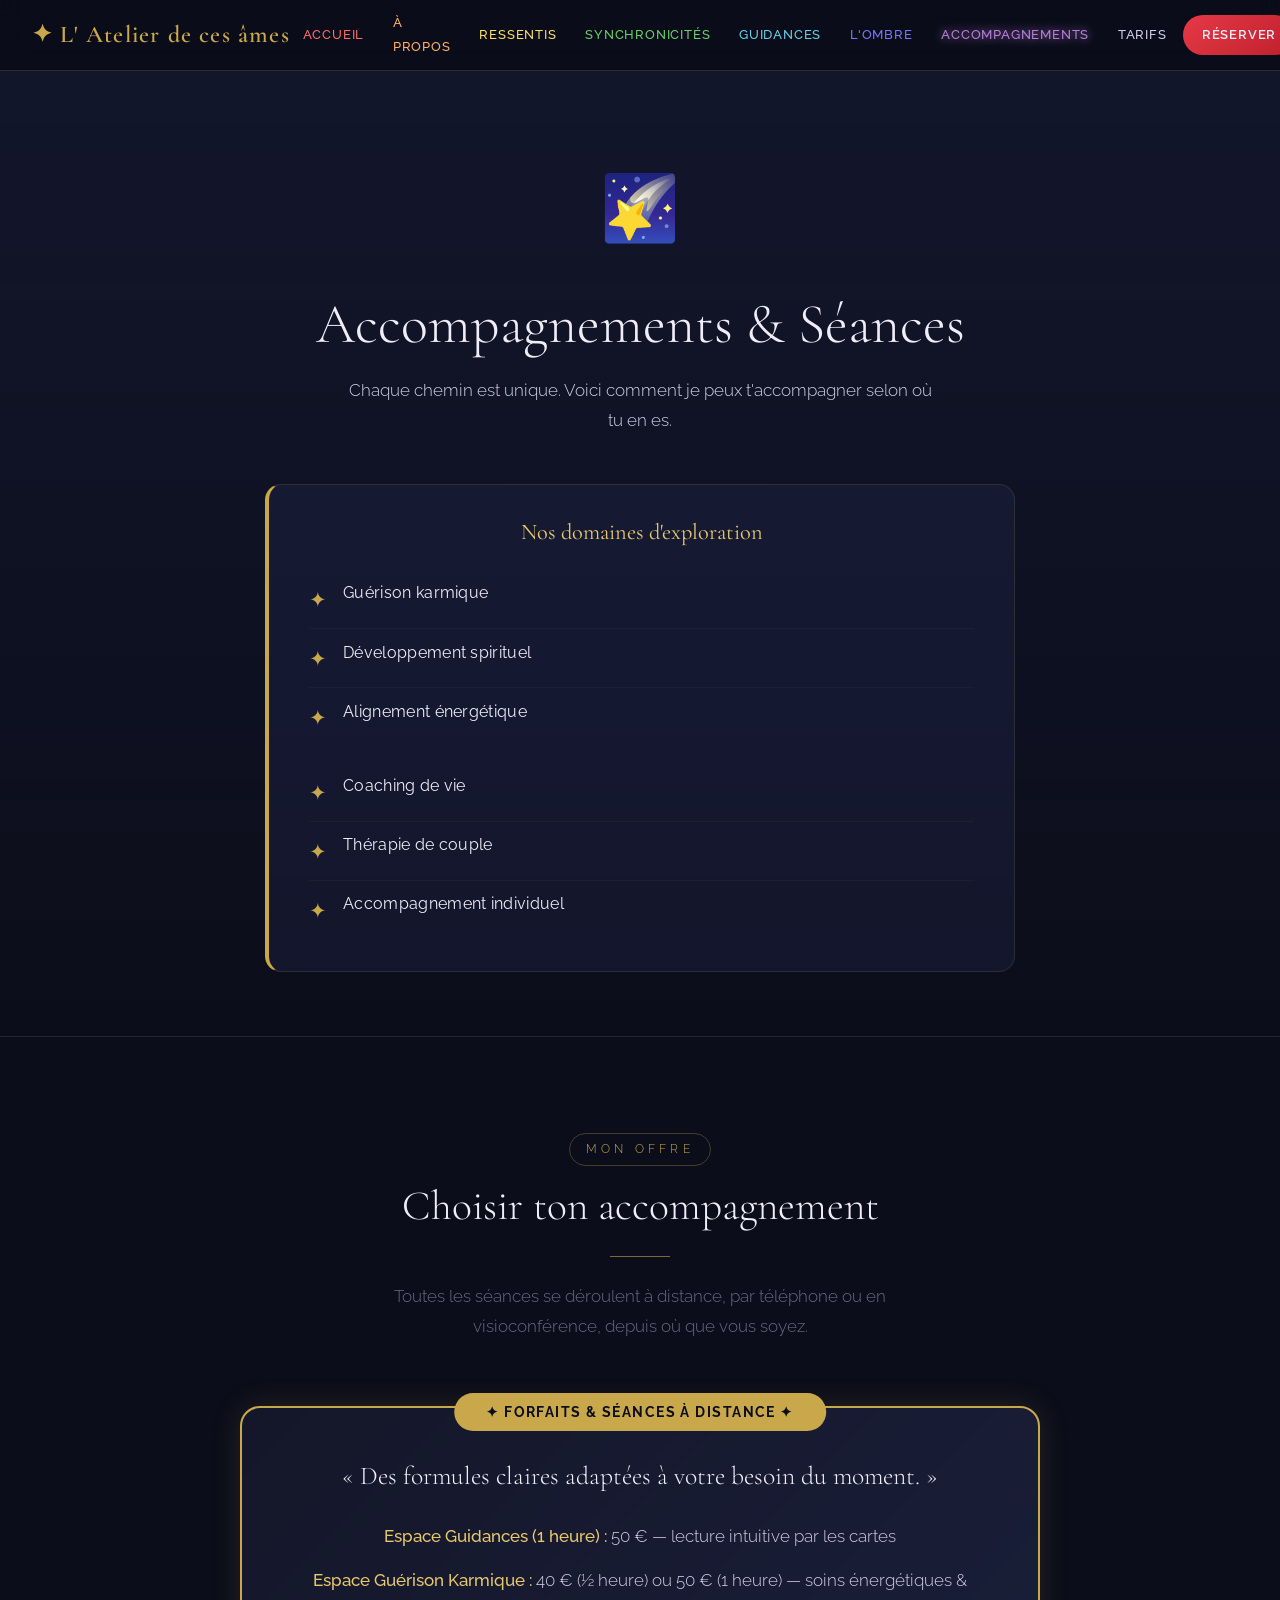
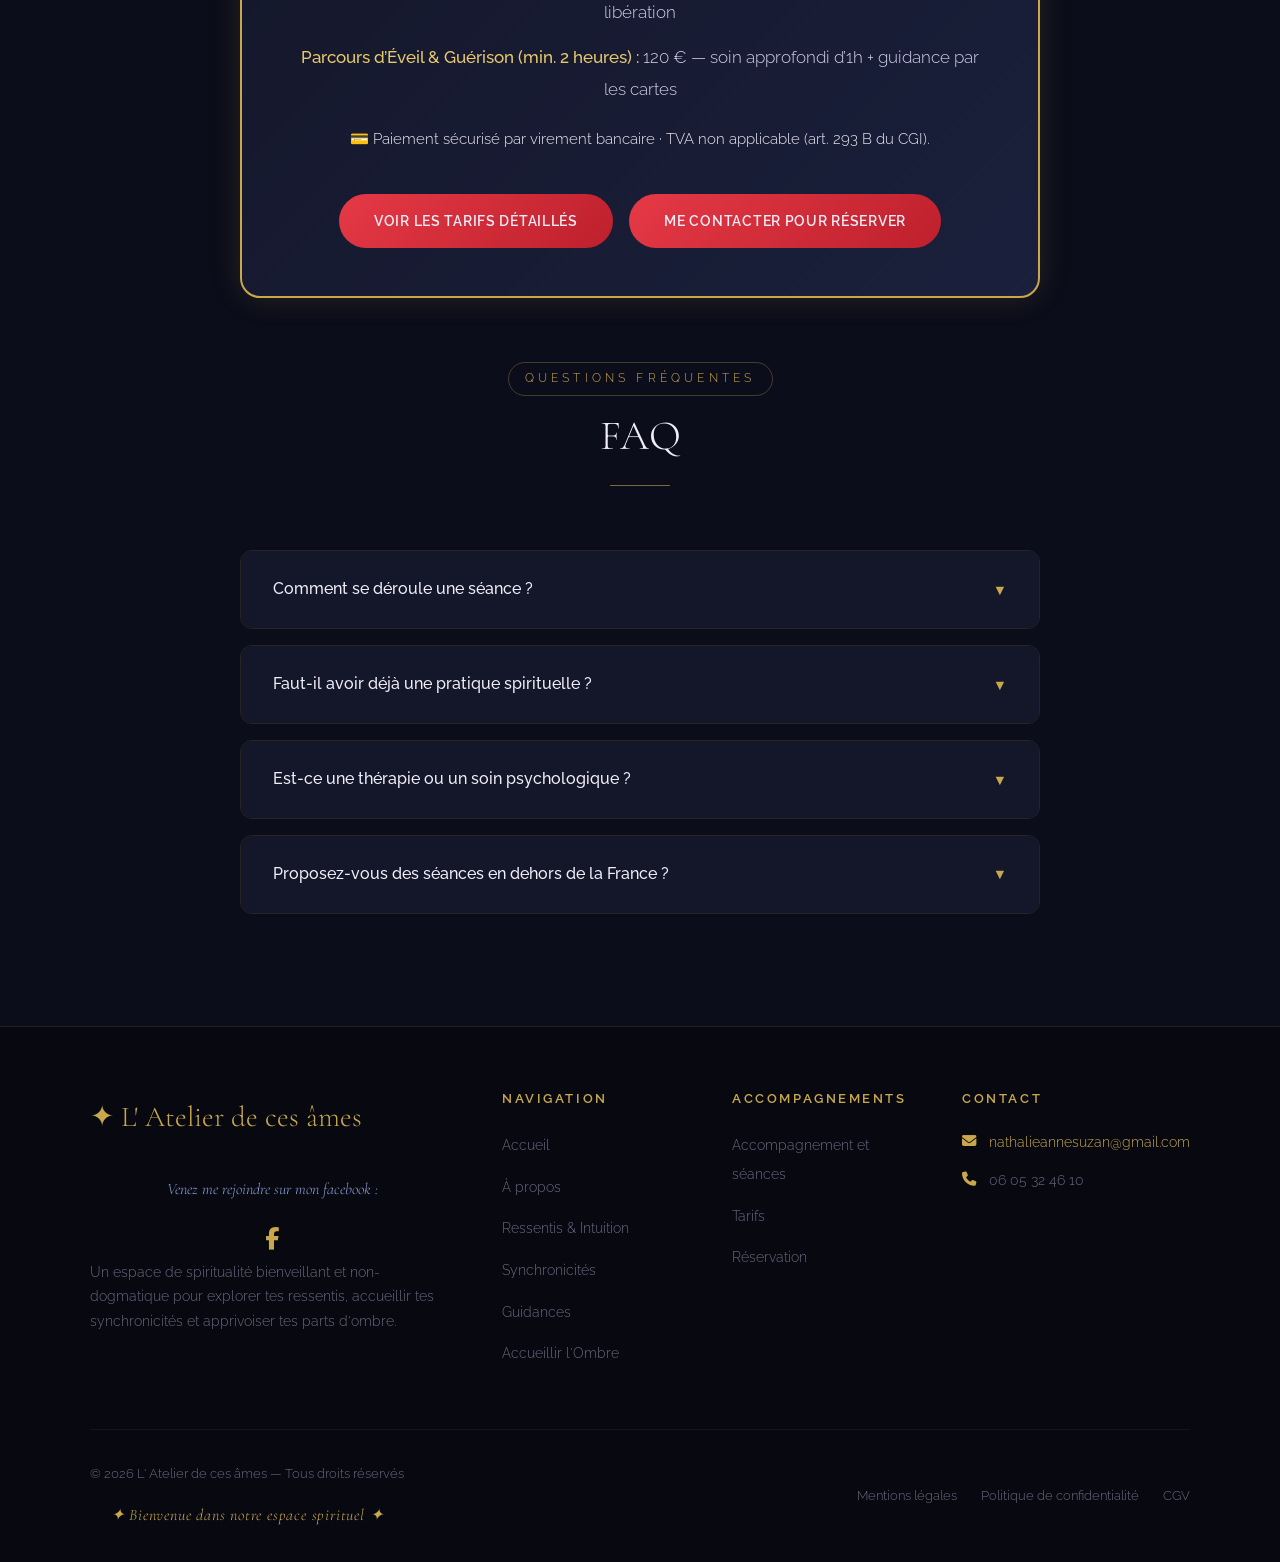
==== accompagnements.html @ de960a17 "Mise en ligne initiale" ====
<!DOCTYPE html>
<html lang="fr">
<head>
  <meta charset="UTF-8">
  <meta name="viewport" content="width=device-width, initial-scale=1.0">
  <title>Soins Énergétiques & Libération Karmique — L'Atelier de ces Âmes</title>
  <meta name="description" content="Séances de libération karmique et soins énergétiques avec Nathalie Anne Suzan (Var et à distance). Dénouer les blocages, retrouver l'harmonie et votre souveraineté.">
  <meta name="keywords" content="soins énergétiques, libération karmique, guérison karmique, dénouer blocages, accompagnement spirituel, Nathalie Anne Suzan, Var, consultation à distance">
  <link rel="canonical" href="https://latelierdecesames.fr/accompagnements.html">

  <!-- Open Graph / Réseaux Sociaux -->
  <meta property="og:title" content="Soins Énergétiques & Libération Karmique — L'Atelier de ces Âmes">
  <meta property="og:description" content="Découvrez les séances d'accompagnement spirituel et de libération karmique pour dénouer vos blocages profonds.">
  <meta property="og:type" content="website">
  <meta property="og:url" content="https://latelierdecesames.fr/accompagnements.html">
  <meta property="og:image" content="https://latelierdecesames.fr/images/mes_amours.jpg">
  
  <!-- Favicon principal & multi-supports -->
  <link rel="icon" type="image/png" href="favicon.png">
  <link rel="icon" type="image/x-icon" href="favicon.ico">
  <link rel="apple-touch-icon" href="apple-touch-icon.png">

  <meta name="robots" content="index, follow">
  <link rel="preconnect" href="https://fonts.googleapis.com">
  <link rel="preconnect" href="https://fonts.gstatic.com" crossorigin>
  <link rel="preconnect" href="https://cdnjs.cloudflare.com">
  <link rel="preload" as="style" href="https://fonts.googleapis.com/css2?family=Cormorant+Garamond:ital,wght@0,300;0,400;0,600;1,300;1,400&family=Raleway:wght@300;400;500;600&display=swap">
  <link rel="stylesheet" href="https://fonts.googleapis.com/css2?family=Cormorant+Garamond:ital,wght@0,300;0,400;0,600;1,300;1,400&family=Raleway:wght@300;400;500;600&display=swap" media="print" onload="this.media='all'">
  <noscript>
    <link rel="stylesheet" href="https://fonts.googleapis.com/css2?family=Cormorant+Garamond:ital,wght@0,300;0,400;0,600;1,300;1,400&family=Raleway:wght@300;400;500;600&display=swap">
  </noscript>
  <link rel="stylesheet" href="https://cdnjs.cloudflare.com/ajax/libs/font-awesome/6.5.0/css/all.min.css" media="print" onload="this.media='all'">
  <noscript>
    <link rel="stylesheet" href="https://cdnjs.cloudflare.com/ajax/libs/font-awesome/6.5.0/css/all.min.css">
  </noscript>
  <link rel="stylesheet" href="style.css">

  <style>
:root {
  --nuit:#0b0d1a;--cosmos:#141729;--indigo:#3d4a8a;--lavande:#8b9fd4;
  --or:#c9a84c;--or-clair:#e8c96d;--texte:#d4cfe8;--texte-clair:#f0edf8;
  --gris-doux:#6b6880;--rayon:rgba(201,168,76,0.08);
}
.footer-socials { margin-top: 2rem; text-align: center; }
.footer-socials p { font-family: 'Cormorant Garamond', serif; font-style: italic; color: var(--lavande); margin-bottom: 1rem; }
.social-icons { display: flex; justify-content: center; gap: 1.5rem; }
.social-icons a { color: var(--or); font-size: 1.4rem; transition: all 0.3s ease; text-decoration: none; }
.social-icons a:hover { color: var(--or-clair); transform: translateY(-3px); text-shadow: 0 0 8px rgba(232, 201, 109, 0.6); }

*{margin:0;padding:0;box-sizing:border-box;}
html{scroll-behavior:smooth;}
body{font-family:'Raleway',sans-serif;background-color:var(--nuit);line-height:1.8;font-weight:300;overflow-x:hidden;}

h1,h2,h3,h4{font-family:'Cormorant Garamond',serif;line-height:1.25;}
h1{font-size:clamp(2.2rem,5vw,3.5rem);font-weight:300;color:var(--texte-clair);margin-bottom:1rem;}
h2{font-size:clamp(2rem,3.5vw,2.6rem);font-weight:300;color:var(--texte-clair);margin-bottom:1rem;line-height:1.2;}
h3{font-size:1.4rem;font-weight:400;color:var(--or-clair);margin-bottom:1rem;line-height:1.3;}
h4{font-size:1.25rem;font-weight:400;color:var(--or);margin-bottom:1rem;line-height:1.3;}

nav{position:fixed;top:0;left:0;width:100%;z-index:1000;background:rgba(11,13,26,0.92);backdrop-filter:blur(12px);border-bottom:1px solid rgba(201,168,76,0.2);padding:0 2rem;}
.nav-inner{max-width:1300px;margin:0 auto;display:flex;align-items:center;justify-content:space-between;height:70px;}
.nav-logo{font-family:'Cormorant Garamond',serif;font-size:clamp(1.05rem,4vw,1.5rem);font-weight:600;color:var(--or);letter-spacing:0.05em;text-decoration:none;white-space:nowrap;}
.nav-links{display:flex;list-style:none;gap:0.2rem;align-items:center;}
.nav-links li:nth-child(1) a { --chakra-color: #ff6b6b; --chakra-bg: rgba(255, 107, 107, 0.15); }
.nav-links li:nth-child(2) a { --chakra-color: #ffb067; --chakra-bg: rgba(255, 176, 103, 0.15); }
.nav-links li:nth-child(3) a { --chakra-color: #fae06b; --chakra-bg: rgba(250, 224, 107, 0.15); }
.nav-links li:nth-child(4) a { --chakra-color: #6bcf6b; --chakra-bg: rgba(107, 207, 107, 0.15); }
.nav-links li:nth-child(5) a { --chakra-color: #6bcfe6; --chakra-bg: rgba(107, 207, 230, 0.15); }
.nav-links li:nth-child(6) a { --chakra-color: #8073ff; --chakra-bg: rgba(128, 115, 255, 0.15); }
.nav-links li:nth-child(7) a { --chakra-color: #c98ced; --chakra-bg: rgba(201, 140, 237, 0.15); }
.nav-links a{display:block;padding:0.5rem 0.8rem;color:var(--chakra-color, var(--texte));text-decoration:none;font-size:0.82rem;font-weight:500;letter-spacing:0.06em;text-transform:uppercase;border-radius:4px;transition:all 0.3s ease;cursor:pointer;}
.nav-links a.active{text-shadow:0 0 10px var(--chakra-color, var(--or));opacity:0.9;}
.nav-links a:hover{background:var(--chakra-bg, var(--rayon));transform:translateY(-1px);}
.nav-cta{background:linear-gradient(135deg,#e63946,#bd202c);color:var(--texte-clair)!important;font-weight:600!important;border-radius:25px!important;padding:0.5rem 1.2rem!important;text-shadow:none!important;transform:none!important;}
.nav-cta:hover{transform:translateY(-2px)!important;box-shadow:0 5px 15px rgba(230,57,70,0.3);}
.hamburger{display:none;flex-direction:column;gap:5px;cursor:pointer;background:none;border:none;padding:5px;}
.hamburger span{width:25px;height:2px;background:var(--or);border-radius:2px;transition:0.3s;}

.page-section{padding-top:70px;min-height:100vh;}
.btn-primary{display:inline-block;padding:0.9rem 2.2rem;background:linear-gradient(135deg,#e63946,#bd202c);color:var(--texte-clair);text-decoration:none;border-radius:50px;font-weight:600;font-size:0.9rem;letter-spacing:0.05em;cursor:pointer;border:none;transition:all 0.3s ease;text-transform:uppercase;font-family:'Raleway',sans-serif;}
.btn-primary:hover{transform:translateY(-3px);box-shadow:0 15px 35px rgba(230,57,70,0.4);}

.section{padding:6rem 2rem;}
.section-alt{background:var(--cosmos);}
.container{max-width:1100px;margin:0 auto;}
.section-header{text-align:center;margin-bottom:4rem;}
.section-label{display:inline-block;font-size:0.75rem;letter-spacing:0.35em;text-transform:uppercase;color:var(--or);margin-bottom:1rem;padding:0.3rem 1rem;border:1px solid rgba(201,168,76,0.3);border-radius:20px;}
.section-title{font-family:'Cormorant Garamond',serif;font-size:clamp(2rem,3.5vw,2.6rem);font-weight:300;color:var(--texte-clair);margin-bottom:1rem;line-height:1.2;}
.section-subtitle{font-size:1.05rem;color:var(--gris-doux);max-width:600px;margin:0 auto;font-weight:300;}
.divider{width:60px;height:1px;background:var(--or);margin:1.5rem auto;opacity:0.6;}
.grid-2{display:grid;grid-template-columns:repeat(auto-fit,minmax(400px,1fr));gap:2.5rem;align-items:start;}

.page-hero{padding:5rem 2rem 4rem;text-align:center;background:linear-gradient(180deg,rgba(61,74,138,0.15) 0%,transparent 100%);border-bottom:1px solid rgba(201,168,76,0.1);}
.page-hero-icon{font-size:4rem;display:block;margin-bottom:1.5rem;}
.page-hero h1{font-family:'Cormorant Garamond',serif;font-size:clamp(2.2rem,5vw,3.5rem);color:var(--texte-clair);font-weight:300;margin-bottom:1rem;}
.page-hero p{max-width:600px;margin:0 auto;color:var(--texte);font-size:1.05rem;}

.icon-list{list-style:none;}
.icon-list li{display:flex;gap:1rem;align-items:flex-start;padding:1rem 0;border-bottom:1px solid rgba(201,168,76,0.08);color:var(--texte);}
.icon-list li .icon{font-size:1.3rem;flex-shrink:0;margin-top:0.1rem;}

.pricing-card{background:var(--cosmos);border:1px solid rgba(201,168,76,0.2);border-radius:20px;padding:3rem 2.5rem;text-align:center;transition:all 0.4s;position:relative;}
.pricing-card.featured{border-color:var(--or);background:linear-gradient(135deg,var(--cosmos),rgba(61,74,138,0.3));}
.pricing-badge{position:absolute;top:-15px;left:50%;transform:translateX(-50%);background:var(--or);color:var(--nuit);font-size:0.75rem;font-weight:700;text-transform:uppercase;letter-spacing:0.1em;padding:0.3rem 1.5rem;border-radius:20px;}

.accordion-item{border:1px solid rgba(201,168,76,0.15);border-radius:12px;margin-bottom:1rem;overflow:hidden;}
.accordion-header{padding:1.5rem 2rem;cursor:pointer;display:flex;justify-content:space-between;align-items:center;background:var(--cosmos);color:var(--texte-clair);font-weight:500;transition:background 0.3s;}
.accordion-header:hover{background:rgba(201,168,76,0.08);}
.accordion-arrow{color:var(--or);transition:transform 0.3s;font-size:0.9rem;}
.accordion-item.open .accordion-arrow{transform:rotate(180deg);}
.accordion-body{max-height:0;overflow:hidden;transition:max-height 0.4s ease,padding 0.4s ease;background:rgba(20,23,41,0.5);padding:0 2rem;color:var(--texte);font-size:0.95rem;line-height:1.8;}
.accordion-item.open .accordion-body{max-height:500px;padding:1.5rem 2rem;}
.mt-3{margin-top:3rem;}

/* --- Footer --- */
footer{background:#070810;border-top:1px solid rgba(201,168,76,0.15);padding:4rem 2rem 2rem;}
.footer-grid{max-width:1100px;margin:0 auto 3rem;display:grid;grid-template-columns:2fr 1fr 1fr 1fr;gap:3rem;}
.footer-logo{font-family:'Cormorant Garamond',serif;font-size:1.8rem;color:var(--or);margin-bottom:1rem;display:block;}
.footer-desc{color:var(--gris-doux);font-size:0.9rem;line-height:1.7;margin-bottom:1.5rem;}
.social-links{display:flex;gap:1rem;}
.social-links a{width:38px;height:38px;display:flex;align-items:center;justify-content:center;background:rgba(201,168,76,0.1);border:1px solid rgba(201,168,76,0.2);border-radius:50%;color:var(--or);text-decoration:none;font-size:0.9rem;transition:all 0.3s;}
.social-links a:hover{background:var(--or);color:var(--nuit);}
.footer-col h4{font-family:'Raleway',sans-serif;font-size:0.8rem;font-weight:600;letter-spacing:0.2em;text-transform:uppercase;color:var(--or);margin-bottom:1.5rem;}
.footer-col ul{list-style:none;}
.footer-col ul li{margin-bottom:0.8rem;}
.footer-col ul li a{color:var(--gris-doux);text-decoration:none;font-size:0.9rem;transition:color 0.3s;cursor:pointer;}
.footer-col ul li a:hover{color:var(--or-clair);}
.footer-info{display:flex;align-items:flex-start;gap:0.8rem;color:var(--gris-doux);font-size:0.9rem;margin-bottom:1rem;line-height:1.5;}
.footer-info i{color:var(--or);font-size:0.9rem;margin-top:0.2rem;flex-shrink:0;}
.footer-info a { color: #c9a84c; text-decoration: none; }
.footer-bottom{max-width:1100px;margin:0 auto;padding-top:2rem;border-top:1px solid rgba(201,168,76,0.08);display:flex;justify-content:space-between;align-items:center;flex-wrap:wrap;gap:1rem;}
.footer-bottom p{color:var(--gris-doux);font-size:0.8rem;}
.footer-legal{display:flex;gap:1.5rem;}
.footer-legal a{color:var(--gris-doux);text-decoration:none;font-size:0.8rem;transition:color 0.3s;}
.footer-legal a:hover{color:var(--or);}
.visitor-counter { color: var(--or); font-size: 1rem; margin-top: 1rem; font-family: 'Cormorant Garamond', serif; font-style: italic; letter-spacing: 0.05em; text-align: center; }
.visitor-counter span { color: var(--or-clair); font-weight: 600; font-family: 'Raleway', sans-serif; font-style: normal; margin: 0 3px; }

@media(max-width:1024px){
  .footer-grid{grid-template-columns:1fr 1fr;}
  .hamburger{display:flex;}
  .nav-links{display:none;position:fixed;top:70px;left:0;right:0;background:rgba(11,13,26,0.98);flex-direction:column;padding:2rem;gap:0.5rem;border-bottom:1px solid rgba(201,168,76,0.2);}
  .nav-links.open{display:flex;}
}
@media(max-width:768px){
  .footer-grid{grid-template-columns:1fr;}
  .footer-bottom{flex-direction:column;text-align:center;}
  .section{padding:4rem 1.5rem;}
  .grid-2{grid-template-columns:1fr;}
}
  </style>
  <!-- Google tag (gtag.js) -->
<script async src="https://www.googletagmanager.com/gtag/js?id=G-78YX6P1FXL"></script>
<script>
  window.dataLayer = window.dataLayer || [];
  function gtag(){dataLayer.push(arguments);}
  gtag('js', new Date());

  gtag('config', 'G-78YX6P1FXL');
</script>
</head>
<body>

<nav>
  <div class="nav-inner">
    <a href="index.html" class="nav-logo">✦ L' Atelier de ces âmes</a>
    <button class="hamburger" id="hamburger" onclick="document.getElementById('navLinks').classList.toggle('open')" aria-label="Menu">
      <span></span><span></span><span></span>
    </button>
    <ul class="nav-links" id="navLinks">
      <li><a href="index.html">Accueil</a></li>
      <li><a href="apropos.html">À propos</a></li>
      <li><a href="ressentis.html">Ressentis</a></li>
      <li><a href="synchronicites.html">Synchronicités</a></li>
      <li><a href="guidances.html">Guidances</a></li>
      <li><a href="ombre.html">L'Ombre</a></li>
      <li><a href="accompagnements.html" class="active">Accompagnements</a></li>
      <li><a href="tarifs.html">Tarifs</a></li>
      <li><a href="contact.html" class="nav-cta">Réserver</a></li>
    </ul>
  </div>
</nav>

<!-- PAGE ACCOMPAGNEMENTS -->
<section class="page-section" id="page-accompagnements" style="display:block;">
  <div class="page-hero">
    <span class="page-hero-icon">🌠</span>
    <h1>Accompagnements & Séances</h1>
    <p>Chaque chemin est unique. Voici comment je peux t'accompagner selon où tu en es.</p>
    
    <div style="max-width:750px; margin: 3rem auto 0; text-align:left; background:rgba(61,74,138,0.15); padding:2rem 2.5rem; border-radius:16px; border:1px solid rgba(201,168,76,0.15); border-left:4px solid var(--or);">
      <h3 style="margin-bottom:1.5rem; text-align:center;">Nos domaines d'exploration</h3>
      <div class="grid-2" style="gap:1rem;">
        <ul class="icon-list" style="margin:0;">
          <li style="border-bottom:1px solid rgba(201,168,76,0.05); padding:0.6rem 0;"><span class="icon" style="color:var(--or);">✦</span><div style="color:var(--texte-clair);font-size:1rem;font-weight:400;letter-spacing:0.02em;">Guérison karmique</div></li>
          <li style="border-bottom:1px solid rgba(201,168,76,0.05); padding:0.6rem 0;"><span class="icon" style="color:var(--or);">✦</span><div style="color:var(--texte-clair);font-size:1rem;font-weight:400;letter-spacing:0.02em;">Développement spirituel</div></li>
          <li style="border-bottom:none; padding:0.6rem 0;"><span class="icon" style="color:var(--or);">✦</span><div style="color:var(--texte-clair);font-size:1rem;font-weight:400;letter-spacing:0.02em;">Alignement énergétique</div></li>
        </ul>
        <ul class="icon-list" style="margin:0;">
          <li style="border-bottom:1px solid rgba(201,168,76,0.05); padding:0.6rem 0;"><span class="icon" style="color:var(--or);">✦</span><div style="color:var(--texte-clair);font-size:1rem;font-weight:400;letter-spacing:0.02em;">Coaching de vie</div></li>
          <li style="border-bottom:1px solid rgba(201,168,76,0.05); padding:0.6rem 0;"><span class="icon" style="color:var(--or);">✦</span><div style="color:var(--texte-clair);font-size:1rem;font-weight:400;letter-spacing:0.02em;">Thérapie de couple</div></li>
          <li style="border-bottom:none; padding:0.6rem 0;"><span class="icon" style="color:var(--or);">✦</span><div style="color:var(--texte-clair);font-size:1rem;font-weight:400;letter-spacing:0.02em;">Accompagnement individuel</div></li>
        </ul>
      </div>
    </div>
  </div>

  <section class="section">
    <div class="container">
      <div class="section-header">
        <span class="section-label">Mon offre</span>
        <h2 class="section-title">Choisir ton accompagnement</h2>
        <div class="divider"></div>
        <p class="section-subtitle">Toutes les séances se déroulent à distance, par téléphone ou en visioconférence, depuis où que vous soyez.</p>
      </div>
      
      <div class="pricing-card featured" style="max-width:800px; margin:2rem auto 4rem; padding:3rem; border:2px solid var(--or); box-shadow:0 0 30px rgba(201,168,76,0.15);">
        <span class="pricing-badge" style="font-size:0.9rem; padding:0.4rem 2rem;">✦ Forfaits &amp; Séances à distance ✦</span>
        <div style="font-family:'Cormorant Garamond',serif; font-size:1.6rem; color:var(--texte-clair); line-height:1.6; margin-bottom:1.5rem; text-align:center;">
          « Des formules claires adaptées à votre besoin du moment. »
        </div>
        <div style="color:var(--texte); font-size:1.05rem; line-height:1.9; text-align:center;">
          <p style="margin-bottom:0.8rem;"><strong style="color:var(--or-clair); font-weight:500;">Espace Guidances (1 heure) :</strong> 50 € — lecture intuitive par les cartes</p>
          <p style="margin-bottom:0.8rem;"><strong style="color:var(--or-clair); font-weight:500;">Espace Guérison Karmique :</strong> 40 € (½ heure) ou 50 € (1 heure) — soins énergétiques &amp; libération</p>
          <p style="margin-bottom:1.2rem;"><strong style="color:var(--or-clair); font-weight:500;">Parcours d’Éveil &amp; Guérison (min. 2 heures) :</strong> 120 € — soin approfondi d’1h + guidance par les cartes</p>
          <p style="font-size:0.95rem; color:var(--texte-clair);">💳 Paiement sécurisé par virement bancaire · TVA non applicable (art. 293 B du CGI).</p>
        </div>
        <div style="margin-top:2.5rem; text-align:center; display:flex; gap:1rem; justify-content:center; flex-wrap:wrap;">
          <a href="tarifs.html" class="btn-primary">Voir les tarifs détaillés</a>
          <a href="contact.html" class="btn-primary">Me contacter pour réserver</a>
        </div>
      </div>

      <div class="section-header mt-3">
        <span class="section-label">Questions fréquentes</span>
        <h2 class="section-title">FAQ</h2>
        <div class="divider"></div>
      </div>
      
      <div style="max-width:800px;margin:0 auto;">
        <div class="accordion-item" id="acc1">
          <div class="accordion-header" onclick="toggleAccordion('acc1')">
            <span>Comment se déroule une séance ?</span>
            <span class="accordion-arrow">▼</span>
          </div>
          <div class="accordion-body">
            Chaque séance commence par un temps d'accueil où tu partages ce qui est présent pour toi. Nous explorons ensemble ce qui ressort — par la parole, l'écriture, des exercices ou de la méditation. La séance dure 1h et se termine avec un temps de clôture.
          </div>
        </div>
        
        <div class="accordion-item" id="acc2">
          <div class="accordion-header" onclick="toggleAccordion('acc2')">
            <span>Faut-il avoir déjà une pratique spirituelle ?</span>
            <span class="accordion-arrow">▼</span>
          </div>
          <div class="accordion-body">
            Absolument pas. Que tu sois complètement débutant ou avancé sur ton chemin, l'accompagnement s'adapte à toi. Le seul prérequis est une curiosité sincère et l'envie d'aller vers l'intérieur.
          </div>
        </div>
        
        <div class="accordion-item" id="acc3">
          <div class="accordion-header" onclick="toggleAccordion('acc3')">
            <span>Est-ce une thérapie ou un soin psychologique ?</span>
            <span class="accordion-arrow">▼</span>
          </div>
          <div class="accordion-body">
            Non. L'accompagnement spirituel ne remplace en aucun cas un suivi psychologique ou psychiatrique. Si tu traverses une crise, je t'orienterai vers les professionnels de santé appropriés. Les deux approches peuvent très bien se compléter.
          </div>
        </div>
        
        <div class="accordion-item" id="acc4">
          <div class="accordion-header" onclick="toggleAccordion('acc4')">
            <span>Proposez-vous des séances en dehors de la France ?</span>
            <span class="accordion-arrow">▼</span>
          </div>
          <div class="accordion-body">
            Oui ! Les séances en visioconférence sont accessibles depuis n'importe quel pays francophone. Nous ajustons les horaires en fonction des fuseaux horaires.
          </div>
        </div>
      </div>
    </div>
  </section>
</section>

<footer>
  <div class="footer-grid">
    <div>
      <span class="footer-logo">✦ L' Atelier de ces âmes</span>

      <div class="footer-socials">
        <p>Venez me rejoindre sur mon facebook :</p>
        <div class="social-icons">
          <a href="https://www.facebook.com/var83/" target="_blank" rel="noopener noreferrer" title="Facebook" aria-label="Facebook"><i class="fab fa-facebook-f"></i></a>
        </div>
      </div>

      <p class="footer-desc">
        Un espace de spiritualité bienveillant et non-dogmatique pour explorer tes ressentis,
        accueillir tes synchronicités et apprivoiser tes parts d'ombre.
      </p>
    </div>

    <div class="footer-col">
      <h4>Navigation</h4>
      <ul>
        <li><a href="index.html">Accueil</a></li>
        <li><a href="apropos.html">À propos</a></li>
        <li><a href="ressentis.html">Ressentis & Intuition</a></li>
        <li><a href="synchronicites.html">Synchronicités</a></li>
        <li><a href="guidances.html">Guidances</a></li>
        <li><a href="ombre.html">Accueillir l'Ombre</a></li>
      </ul>
    </div>

    <div class="footer-col">
      <h4>Accompagnements</h4>
      <ul>
        <li><a href="accompagnements.html">Accompagnement et séances</a></li>
        <li><a href="tarifs.html">Tarifs</a></li>
        <li><a href="contact.html">Réservation</a></li>
      </ul>
    </div>

    <div class="footer-col">
      <h4>Contact</h4>
      <div class="footer-info">
        <i class="fas fa-envelope"></i>
        <a href="mailto:nathalieannesuzan@gmail.com">nathalieannesuzan@gmail.com</a>
      </div>
      <div class="footer-info">
        <i class="fas fa-phone"></i>06 05 32 46 10
      </div>
    </div>
  </div>

  <div class="footer-bottom">
    <div>
      <p>© 2026 L' Atelier de ces âmes — Tous droits réservés</p>
      <div class="visitor-counter" id="visitor-counter">✦ Chargement... ✦</div>
    </div>
    <div class="footer-legal">
      <a href="mentions-legales.html">Mentions légales</a>
      <a href="politique-confidentialite.html">Politique de confidentialité</a>
      <a href="cgv.html">CGV</a>
    </div>
  </div>
</footer>

<div class="toast" id="toast">✦ Message envoyé avec succès !</div>

<div id="imageLightbox" class="lightbox" onclick="closeLightbox(event)">
  <button class="lightbox-close" onclick="closeLightbox(event)">&times;</button>
  <img class="lightbox-content" id="lightboxImage" src="data:image/svg+xml,%3Csvg xmlns='http://www.w3.org/2000/svg'/%3E" alt="" />
  <div id="lightboxCaption" class="lightbox-caption"></div>
</div>


<script>
  function toggleAccordion(id) {
    const item = document.getElementById(id);
    document.querySelectorAll('.accordion-item').forEach(el => { if (el.id !== id) el.classList.remove('open'); });
    item.classList.toggle('open');
  }

  async function loadVisitorCounter() {
    const counterEl = document.getElementById('visitor-counter');
    if (!counterEl) return;
    try {
      const response = await fetch('compteur.php');
      if (!response.ok) throw new Error('Erreur réseau');
      const res = await response.json();
      if (res.status === 'success') {
        counterEl.innerHTML = `✦ <span>${res.visites}</span> âmes ont visité ce sanctuaire ✦`;
      }
    } catch (error) {
      counterEl.innerHTML = `✦ Bienvenue dans notre espace spirituel ✦`;
    }
  }

  document.addEventListener('DOMContentLoaded', () => {
    loadVisitorCounter();
  });
</script>

</body>
</html>
---- style.css ----
/* ===================================================
   L'ATELIER DE CES ÂMES — Feuille de styles principale
   Extrait depuis index.html
   =================================================== */

/* --- Variables globales --- */
:root {
  --nuit:#0b0d1a;--cosmos:#141729;--indigo:#3d4a8a;--lavande:#8b9fd4;
  --or:#c9a84c;--or-clair:#e8c96d;--texte:#d4cfe8;--texte-clair:#f0edf8;
  --gris-doux:#6b6880;--rayon:rgba(201,168,76,0.08);
}

/* --- Footer socials --- */
.footer-socials {
  margin-top: 2rem;
  text-align: center;
}

.footer-socials p {
  font-family: 'Cormorant Garamond', serif;
  font-style: italic;
  color: var(--lavande);
  margin-bottom: 1rem;
}

.social-icons {
  display: flex;
  justify-content: center;
  gap: 1.5rem;
}

.social-icons a {
  color: var(--or);
  font-size: 1.4rem;
  transition: all 0.3s ease;
  text-decoration: none;
}

.social-icons a:hover {
  color: var(--or-clair);
  transform: translateY(-3px);
  text-shadow: 0 0 8px rgba(232, 201, 109, 0.6);
}

/* --- Reset & Base --- */
*{margin:0;padding:0;box-sizing:border-box;}
html{scroll-behavior:smooth;}
body{font-family:'Raleway',sans-serif;background-color:var(--nuit);color:var(--texte);line-height:1.8;font-weight:300;overflow-x:hidden;}
img{max-width:100%;height:auto;}

/* --- Typographie globale des titres (H1 - H4) --- */
h1, h2, h3, h4 {
  font-family: 'Cormorant Garamond', serif;
  font-weight: 400;
  line-height: 1.25;
}
h1 {
  font-size: clamp(2.2rem, 5vw, 3.5rem);
  font-weight: 300;
  color: var(--texte-clair);
}
h2, .section-title {
  font-size: clamp(2rem, 3.5vw, 2.6rem);
  font-weight: 300;
  color: var(--texte-clair);
  margin-bottom: 1rem;
  line-height: 1.2;
}
h3, .card h3, .blog-card h3 {
  font-size: 1.4rem;
  font-weight: 400;
  color: var(--or-clair);
  margin-bottom: 1rem;
  line-height: 1.3;
}
h4, .exercise-box h4, .card h4 {
  font-size: 1.25rem;
  font-weight: 400;
  color: var(--or);
  margin-bottom: 1rem;
  line-height: 1.3;
}

/* --- Navigation --- */
nav{position:fixed;top:0;left:0;width:100%;z-index:1000;background:rgba(11,13,26,0.92);backdrop-filter:blur(12px);border-bottom:1px solid rgba(201,168,76,0.2);padding:0 2rem;}
.nav-inner{max-width:1300px;margin:0 auto;display:flex;align-items:center;justify-content:space-between;height:70px;}
.nav-logo{font-family:'Cormorant Garamond',serif;font-size:clamp(1.05rem,4vw,1.5rem);font-weight:600;color:var(--or);letter-spacing:0.05em;text-decoration:none;white-space:nowrap;}
.nav-links{display:flex;list-style:none;gap:0.2rem;align-items:center;}
.nav-links li:nth-child(1) a { --chakra-color: #ff6b6b; --chakra-bg: rgba(255, 107, 107, 0.15); } /* 1. Racine (Rouge) */
.nav-links li:nth-child(2) a { --chakra-color: #ffb067; --chakra-bg: rgba(255, 176, 103, 0.15); } /* 2. Sacré (Orange) */
.nav-links li:nth-child(3) a { --chakra-color: #fae06b; --chakra-bg: rgba(250, 224, 107, 0.15); } /* 3. Plexus (Jaune) */
.nav-links li:nth-child(4) a { --chakra-color: #6bcf6b; --chakra-bg: rgba(107, 207, 107, 0.15); } /* 4. Cœur (Vert) */
.nav-links li:nth-child(5) a { --chakra-color: #6bcfe6; --chakra-bg: rgba(107, 207, 230, 0.15); } /* 5. Gorge (Bleu) */
.nav-links li:nth-child(6) a { --chakra-color: #8073ff; --chakra-bg: rgba(128, 115, 255, 0.15); } /* 6. 3e Œil (Indigo) */
.nav-links li:nth-child(7) a { --chakra-color: #c98ced; --chakra-bg: rgba(201, 140, 237, 0.15); } /* 7. Couronne (Violet) */
.nav-links a{display:block;padding:0.5rem 0.8rem;color:var(--chakra-color, var(--texte));text-decoration:none;font-size:0.82rem;font-weight:500;letter-spacing:0.06em;text-transform:uppercase;border-radius:4px;transition:all 0.3s ease;cursor:pointer;}
.nav-links a.active{text-shadow:0 0 10px var(--chakra-color, var(--or));opacity:0.9;}
.nav-links a:hover{background:var(--chakra-bg, var(--rayon));transform:translateY(-1px);}
.nav-cta{background:linear-gradient(135deg,#e63946,#bd202c);color:var(--texte-clair)!important;font-weight:600!important;border-radius:25px!important;padding:0.5rem 1.2rem!important;text-shadow:none!important;transform:none!important;}
.nav-cta:hover{transform:translateY(-2px)!important;box-shadow:0 5px 15px rgba(230,57,70,0.3);}
.hamburger{display:none;flex-direction:column;justify-content:center;align-items:center;gap:5px;cursor:pointer;background:none;border:none;padding:10px;min-width:44px;min-height:44px;}
.hamburger span{width:25px;height:2px;background:var(--or);border-radius:2px;transition:0.3s;}

/* --- Pages & Animations --- */
.page-section{display:none;padding-top:70px;min-height:100vh;animation:fadeIn 0.5s ease;}
.page-section.active{display:block;}
@keyframes fadeIn{from{opacity:0;transform:translateY(15px)}to{opacity:1;transform:translateY(0)}}

/* --- Hero --- */
.hero{min-height:100vh;display:flex;align-items:center;justify-content:center;text-align:center;position:relative;overflow:hidden;background:radial-gradient(ellipse at 20% 50%,rgba(61,74,138,0.3) 0%,transparent 60%),radial-gradient(ellipse at 80% 50%,rgba(201,168,76,0.1) 0%,transparent 60%),var(--nuit);}
.stars{position:absolute;inset:0;background-image:radial-gradient(1px 1px at 15% 25%,white 0%,transparent 100%),radial-gradient(1px 1px at 65% 15%,white 0%,transparent 100%),radial-gradient(1px 1px at 85% 70%,rgba(255,255,255,0.7) 0%,transparent 100%),radial-gradient(1px 1px at 35% 80%,rgba(255,255,255,0.5) 0%,transparent 100%),radial-gradient(1px 1px at 55% 40%,white 0%,transparent 100%),radial-gradient(1px 1px at 90% 30%,rgba(255,255,255,0.8) 0%,transparent 100%),radial-gradient(1px 1px at 10% 60%,rgba(255,255,255,0.6) 0%,transparent 100%),radial-gradient(1px 1px at 75% 85%,white 0%,transparent 100%),radial-gradient(1px 1px at 45% 55%,rgba(255,255,255,0.9) 0%,transparent 100%),radial-gradient(1px 1px at 25% 45%,rgba(255,255,255,0.4) 0%,transparent 100%);animation:scintiller 8s ease-in-out infinite alternate;}
@keyframes scintiller{from{opacity:0.5}to{opacity:1}}
.hero-content{position:relative;z-index:2;max-width:800px;padding:2rem;}
.hero-eyebrow{font-family:'Raleway',sans-serif;font-size:0.85rem;letter-spacing:0.3em;text-transform:uppercase;color:var(--or);margin-bottom:1.5rem;display:block;}
.hero h1{position:relative;z-index:2;font-family:'Cormorant Garamond',serif;font-size:clamp(2.8rem,7vw,5.5rem);font-weight:600;line-height:1.15;margin-bottom:1.5rem;text-transform:uppercase;background:linear-gradient(90deg,#ff6b6b,#ffb067,#fae06b,#6bcf6b,#6bcfe6,#8073ff,#c98ced,#ff6b6b);background-size:200% auto;-webkit-background-clip:text;-webkit-text-fill-color:transparent;background-clip:text;color:transparent;animation:astralShimmer 8s linear infinite;}
.hero h1::before{content:'';position:absolute;top:50%;left:50%;width:140%;height:140%;transform:translate(-50%,-50%);background:radial-gradient(ellipse at center, rgba(128,115,255,0.25) 0%, rgba(107,207,230,0.15) 30%, rgba(201,168,76,0.1) 50%, transparent 70%);z-index:-1;filter:blur(20px);animation:pulseAstral 4s infinite alternate ease-in-out;pointer-events:none;}
.hero h1 em{font-style:italic;}
@keyframes astralShimmer{to{background-position:200% center;}}
@keyframes pulseAstral{0%{opacity:0.7;transform:translate(-50%,-50%) scale(0.95);}100%{opacity:1;transform:translate(-50%,-50%) scale(1.05);}}
.hero-intro{font-size:1.15rem;color:var(--texte);max-width:580px;margin:0 auto 2.5rem;font-weight:300;}
.hero-buttons{display:flex;gap:1rem;justify-content:center;flex-wrap:wrap;}

/* --- Animations du titre hero --- */
@keyframes floatAstral { 0% { transform: translateY(0px) rotate(0deg); } 50% { transform: translateY(-15px) rotate(4deg); } 100% { transform: translateY(0px) rotate(0deg); } }
@keyframes magicSparkle { 0% { left: 0%; opacity: 0; } 10% { opacity: 1; } 90% { opacity: 1; } 100% { left: 100%; opacity: 0; } }

/* --- Boutons --- */
.btn-primary{display:inline-block;padding:0.9rem 2.2rem;background:linear-gradient(135deg,#e63946,#bd202c);color:var(--texte-clair);text-decoration:none;border-radius:50px;font-weight:600;font-size:0.9rem;letter-spacing:0.05em;cursor:pointer;border:none;transition:all 0.3s ease;text-transform:uppercase;font-family:'Raleway',sans-serif;}
.btn-primary:hover{transform:translateY(-3px);box-shadow:0 15px 35px rgba(230,57,70,0.4);}
.btn-secondary{display:inline-block;padding:0.9rem 2.2rem;background:linear-gradient(135deg,#007fff,#0059b3);color:var(--texte-clair);text-decoration:none;border-radius:50px;font-weight:500;font-size:0.9rem;letter-spacing:0.05em;cursor:pointer;border:none;transition:all 0.3s ease;text-transform:uppercase;font-family:'Raleway',sans-serif;}
.btn-secondary:hover{transform:translateY(-3px);box-shadow:0 15px 35px rgba(0,127,255,0.4);}

/* --- Sections & Layout --- */
.section{padding:6rem 2rem;}
.section-alt{background:var(--cosmos);}
.container{max-width:1100px;margin:0 auto;}
.section-header{text-align:center;margin-bottom:4rem;}
.section-label{display:inline-block;font-size:0.75rem;letter-spacing:0.35em;text-transform:uppercase;color:var(--or);margin-bottom:1rem;padding:0.3rem 1rem;border:1px solid rgba(201,168,76,0.3);border-radius:20px;}
.section-title{font-family:'Cormorant Garamond',serif;font-size:clamp(2rem,3.5vw,2.6rem);font-weight:300;color:var(--texte-clair);margin-bottom:1rem;line-height:1.2;}
.section-subtitle{font-size:1.05rem;color:var(--gris-doux);max-width:600px;margin:0 auto;font-weight:300;}
.divider{width:60px;height:1px;background:var(--or);margin:1.5rem auto;opacity:0.6;}
.grid-3{display:grid;grid-template-columns:repeat(auto-fit,minmax(300px,1fr));gap:2rem;}
.grid-2{display:grid;grid-template-columns:repeat(auto-fit,minmax(400px,1fr));gap:2.5rem;align-items:start;}

/* --- Cards --- */
.card{background:var(--cosmos);border:1px solid rgba(201,168,76,0.15);border-radius:16px;padding:2.5rem;position:relative;overflow:hidden;}
.card-icon{font-size:2.5rem;color:var(--or);margin-bottom:1.5rem;display:block;}
.card h2{font-family:'Cormorant Garamond',serif;font-size:1.6rem;color:var(--or-clair);margin-bottom:1.2rem;font-weight:400;border-bottom:1px solid rgba(201,168,76,0.2);padding-bottom:0.5rem;}
.card h3{font-family:'Cormorant Garamond',serif;font-size:1.4rem;color:var(--or-clair);margin-bottom:1rem;font-weight:400;}
.card h4{font-family:'Cormorant Garamond',serif;font-size:1.25rem;color:var(--or);margin-bottom:1rem;font-weight:400;}
.card p{color:var(--texte);font-size:0.95rem;line-height:1.7;}

/* --- Table des matieres --- */
.toc{background:var(--cosmos);border:1px solid rgba(201,168,76,0.2);border-radius:20px;padding:3rem;max-width:900px;margin:0 auto;}
.toc-title{font-family:'Cormorant Garamond',serif;font-size:1.8rem;color:var(--or);margin-bottom:2rem;text-align:center;}
.toc-grid{display:grid;grid-template-columns:repeat(auto-fit,minmax(250px,1fr));gap:1rem;}
.toc-item{display:flex;align-items:center;gap:1rem;padding:1rem 1.5rem;background:rgba(61,74,138,0.15);border-radius:12px;cursor:pointer;transition:all 0.3s;text-decoration:none;color:var(--texte);border:1px solid transparent;}
.toc-item:hover{background:rgba(201,168,76,0.1);border-color:rgba(201,168,76,0.3);color:var(--or-clair);transform:translateX(5px);}
.toc-num{font-family:'Cormorant Garamond',serif;font-size:1.5rem;color:var(--or);opacity:0.5;min-width:30px;}
.toc-text strong{display:block;font-weight:500;font-size:0.9rem;text-transform:uppercase;letter-spacing:0.08em;}
.toc-text span{font-size:0.8rem;color:var(--gris-doux);font-weight:300;}

/* --- Temoignages --- */
.testimonial{border-left:3px solid var(--or);padding:2rem 2.5rem;background:var(--cosmos);border-radius:0 16px 16px 0;font-style:italic;margin:1rem 0;}
.testimonial p{font-size:1.05rem;color:var(--texte-clair);margin-bottom:1rem;line-height:1.8;}
.testimonial cite{font-style:normal;font-size:0.85rem;color:var(--or);letter-spacing:0.1em;text-transform:uppercase;}

/* --- Tarifs --- */
.pricing-card{background:var(--cosmos);border:1px solid rgba(201,168,76,0.2);border-radius:20px;padding:3rem 2.5rem;text-align:center;transition:all 0.4s;position:relative;}
.pricing-card.featured{border-color:var(--or);background:linear-gradient(135deg,var(--cosmos),rgba(61,74,138,0.3));}
.pricing-badge{position:absolute;top:-15px;left:50%;transform:translateX(-50%);background:var(--or);color:var(--nuit);font-size:0.75rem;font-weight:700;text-transform:uppercase;letter-spacing:0.1em;padding:0.3rem 1.5rem;border-radius:20px;}
.pricing-name{font-family:'Cormorant Garamond',serif;font-size:1.5rem;color:var(--texte-clair);margin-bottom:0.5rem;}
.pricing-price{font-family:'Cormorant Garamond',serif;font-size:3rem;color:var(--or);font-weight:600;line-height:1;margin:1.5rem 0 0.5rem;}
.pricing-period{font-size:0.85rem;color:var(--gris-doux);margin-bottom:2rem;}
.pricing-features{list-style:none;margin:1.5rem 0 2.5rem;text-align:left;}
.pricing-features li{padding:0.6rem 0;color:var(--texte);font-size:0.95rem;border-bottom:1px solid rgba(201,168,76,0.08);display:flex;align-items:center;gap:0.8rem;}
.pricing-features li::before{content:'✦';color:var(--or);font-size:0.7rem;flex-shrink:0;}

/* --- Blog --- */
.blog-card{background:var(--cosmos);border:1px solid rgba(201,168,76,0.1);border-radius:16px;overflow:hidden;transition:all 0.4s;}
.blog-card:hover{transform:translateY(-6px);border-color:rgba(201,168,76,0.3);}
.blog-card-header{height:180px;display:flex;align-items:center;justify-content:center;font-size:3.5rem;}
.blog-card-body{padding:2rem;}
.blog-category{font-size:0.75rem;letter-spacing:0.2em;text-transform:uppercase;color:var(--or);margin-bottom:0.8rem;}
.blog-card h3{font-family:'Cormorant Garamond',serif;font-size:1.4rem;color:var(--or-clair);margin-bottom:0.8rem;line-height:1.3;font-weight:400;}
.blog-card p{color:var(--texte);font-size:0.9rem;line-height:1.7;margin-bottom:1.5rem;}
.blog-read-more{font-size:0.8rem;color:var(--or);text-decoration:none;text-transform:uppercase;letter-spacing:0.1em;font-weight:600;cursor:pointer;}

/* --- Formulaires --- */
.form-group{margin-bottom:1.5rem;}
.form-group label{display:block;font-size:0.85rem;color:var(--or);letter-spacing:0.1em;text-transform:uppercase;margin-bottom:0.5rem;}
.form-group input,.form-group textarea,.form-group select{width:100%;padding:1rem 1.2rem;background:var(--cosmos);border:1px solid rgba(201,168,76,0.2);border-radius:10px;color:var(--texte-clair);font-family:'Raleway',sans-serif;font-size:0.95rem;transition:border-color 0.3s;outline:none;}
.form-group input:focus,.form-group textarea:focus,.form-group select:focus{border-color:var(--or);}
.form-group textarea{min-height:150px;resize:vertical;}
.form-group select option{background:var(--cosmos);}
::placeholder{color:var(--gris-doux);opacity:0.7;}

/* --- Accordeon --- */
.accordion-item{border:1px solid rgba(201,168,76,0.15);border-radius:12px;margin-bottom:1rem;overflow:hidden;}
.accordion-header{padding:1.5rem 2rem;cursor:pointer;display:flex;justify-content:space-between;align-items:center;background:var(--cosmos);color:var(--texte-clair);font-weight:500;transition:background 0.3s;}
.accordion-header:hover{background:rgba(201,168,76,0.08);}
.accordion-arrow{color:var(--or);transition:transform 0.3s;font-size:0.9rem;}
.accordion-item.open .accordion-arrow{transform:rotate(180deg);}
.accordion-body{max-height:0;overflow:hidden;transition:max-height 0.4s ease,padding 0.4s ease;background:rgba(20,23,41,0.5);padding:0 2rem;color:var(--texte);font-size:0.95rem;line-height:1.8;}
.accordion-item.open .accordion-body{max-height:500px;padding:1.5rem 2rem;}

/* --- Page hero (sous-pages) --- */
.page-hero{padding:5rem 2rem 4rem;text-align:center;background:linear-gradient(180deg,rgba(61,74,138,0.15) 0%,transparent 100%);border-bottom:1px solid rgba(201,168,76,0.1);}
.page-hero-icon{font-size:4rem;display:block;margin-bottom:1.5rem;}
.page-hero h1{font-family:'Cormorant Garamond',serif;font-size:clamp(2.2rem,5vw,3.5rem);color:var(--texte-clair);font-weight:300;margin-bottom:1rem;}
.page-hero p{max-width:600px;margin:0 auto;color:var(--texte);font-size:1.05rem;}

/* --- Listes icones & exercices --- */
.icon-list{list-style:none;}
.icon-list li{display:flex;gap:1rem;align-items:flex-start;padding:1rem 0;border-bottom:1px solid rgba(201,168,76,0.08);color:var(--texte);}
.icon-list li .icon{font-size:1.3rem;flex-shrink:0;margin-top:0.1rem;}
.exercise-box{background:linear-gradient(135deg,rgba(61,74,138,0.2),rgba(201,168,76,0.05));border:1px solid rgba(201,168,76,0.25);border-left:4px solid var(--or);border-radius:0 16px 16px 0;padding:2rem 2.5rem;margin:2rem 0;}
.exercise-box h4{font-family:'Cormorant Garamond',serif;font-size:1.25rem;color:var(--or);margin-bottom:1rem;}
.exercise-box p,.exercise-box li{color:var(--texte);font-size:0.95rem;line-height:1.7;}
.exercise-box ol{padding-left:1.5rem;margin-top:0.8rem;}
.exercise-box li{margin-bottom:0.6rem;}

/* --- Footer --- */
footer{background:#070810;border-top:1px solid rgba(201,168,76,0.15);padding:4rem 2rem 2rem;}
.footer-grid{max-width:1100px;margin:0 auto 3rem;display:grid;grid-template-columns:2fr 1fr 1fr 1fr;gap:3rem;}
.footer-logo{font-family:'Cormorant Garamond',serif;font-size:1.8rem;color:var(--or);margin-bottom:1rem;display:block;}
.footer-desc{color:var(--gris-doux);font-size:0.9rem;line-height:1.7;margin-bottom:1.5rem;}
.social-links{display:flex;gap:1rem;}
.social-links a{width:38px;height:38px;display:flex;align-items:center;justify-content:center;background:rgba(201,168,76,0.1);border:1px solid rgba(201,168,76,0.2);border-radius:50%;color:var(--or);text-decoration:none;font-size:0.9rem;transition:all 0.3s;}
.social-links a:hover{background:var(--or);color:var(--nuit);}
.footer-col h4{font-family:'Raleway',sans-serif;font-size:0.8rem;font-weight:600;letter-spacing:0.2em;text-transform:uppercase;color:var(--or);margin-bottom:1.5rem;}
.footer-col ul{list-style:none;}
.footer-col ul li{margin-bottom:0.8rem;}
.footer-col ul li a{color:var(--gris-doux);text-decoration:none;font-size:0.9rem;transition:color 0.3s;cursor:pointer;}
.footer-col ul li a:hover{color:var(--or-clair);}
.footer-info{display:flex;align-items:flex-start;gap:0.8rem;color:var(--gris-doux);font-size:0.9rem;margin-bottom:1rem;line-height:1.5;}
.footer-info i{color:var(--or);font-size:0.9rem;margin-top:0.2rem;flex-shrink:0;}
.footer-info a { color: #c9a84c; text-decoration: none; }
.footer-bottom{max-width:1100px;margin:0 auto;padding-top:2rem;border-top:1px solid rgba(201,168,76,0.08);display:flex;justify-content:space-between;align-items:center;flex-wrap:wrap;gap:1rem;}
.footer-bottom p{color:var(--gris-doux);font-size:0.8rem;}
.footer-legal{display:flex;gap:1.5rem;}
.footer-legal a{color:var(--gris-doux);text-decoration:none;font-size:0.8rem;transition:color 0.3s;}
.footer-legal a:hover{color:var(--or);}

/* --- Toast --- */
.toast{position:fixed;bottom:2rem;right:2rem;background:var(--or);color:var(--nuit);padding:1rem 2rem;border-radius:10px;font-weight:600;font-size:0.9rem;z-index:9999;transform:translateY(100px);opacity:0;transition:all 0.4s ease;}
.toast.show{transform:translateY(0);opacity:1;}

/* --- Disponibilite --- */
.availability-bar{background:rgba(201,168,76,0.1);border-radius:4px;height:6px;margin-top:0.5rem;overflow:hidden;}
.availability-fill{height:100%;background:linear-gradient(90deg,var(--or),var(--or-clair));border-radius:4px;}

/* --- Utilitaires --- */
.text-center{text-align:center;}
.mt-2{margin-top:2rem;}
.mt-3{margin-top:3rem;}

/* --- Lightbox --- */
.lightbox { display: none; position: fixed; z-index: 10000; padding-top: 50px; left: 0; top: 0; width: 100%; height: 100%; overflow: auto; background-color: rgba(11,13,26,0.95); backdrop-filter: blur(5px); opacity: 0; transition: opacity 0.3s ease; }
.lightbox.show { display: flex; align-items: center; justify-content: center; opacity: 1; }
.lightbox-content { margin: auto; display: block; max-width: 90%; max-height: 90vh; border-radius: 8px; box-shadow: 0 0 40px rgba(201,168,76,0.2); border: 1px solid rgba(201,168,76,0.4); transform: scale(0.95); transition: transform 0.3s ease; }
.lightbox.show .lightbox-content { transform: scale(1); }
.lightbox-close { position: absolute; top: 20px; right: 35px; color: var(--or); font-size: 40px; font-weight: 300; transition: 0.3s; cursor: pointer; background: none; border: none; }
.lightbox-close:hover, .lightbox-close:focus { color: var(--texte-clair); text-decoration: none; cursor: pointer; transform: scale(1.1); }
.lightbox-caption { margin: auto; display: block; width: 80%; max-width: 700px; text-align: center; color: var(--texte-clair); padding: 15px 0; font-family: 'Cormorant Garamond', serif; font-size: 1.2rem; font-style: italic; position: absolute; bottom: 20px; left: 50%; transform: translateX(-50%); text-shadow: 0 2px 4px rgba(0,0,0,0.8); }

/* --- Systeme d'avis --- */
.testimonial-grid { display: grid; grid-template-columns: repeat(auto-fit, minmax(300px, 1fr)); gap: 2rem; margin: 2rem 0; }
.testimonial-card { background: var(--cosmos); border: 1px solid rgba(201,168,76,0.15); border-left: 3px solid var(--or); border-radius: 0 16px 16px 0; padding: 2rem; display: flex; flex-direction: column; justify-content: space-between; transition: transform 0.3s; }
.testimonial-card:hover { transform: translateY(-4px); }
.testimonial-card p { font-style: italic; color: var(--texte-clair); font-size: 1rem; line-height: 1.8; margin-bottom: 1.5rem; }
.testimonial-meta { display: flex; justify-content: space-between; align-items: center; border-top: 1px solid rgba(201,168,76,0.08); padding-top: 1rem; }
.testimonial-author { font-family: 'Cormorant Garamond', serif; font-size: 1.1rem; color: var(--or); font-style: normal; text-transform: uppercase; letter-spacing: 0.1em; }
.testimonial-stars { color: var(--or); font-size: 0.85rem; }
.testimonial-stars i { margin-left: 1px; }

.review-section-actions { text-align: center; margin: 2rem 0; display: flex; justify-content: center; gap: 1.5rem; flex-wrap: wrap; }
.review-form-card { max-width: 600px; margin: 2rem auto; background: var(--cosmos); border: 1px solid rgba(201,168,76,0.2); border-radius: 16px; padding: 2.5rem; display: none; box-shadow: 0 10px 30px rgba(0,0,0,0.3); }
.review-form-card.open { display: block; animation: slideDown 0.4s ease-out; }
.review-form-title { font-family: 'Cormorant Garamond', serif; font-size: 1.4rem; color: var(--or-clair); margin-bottom: 1.5rem; text-align: center; font-weight: 400; }

.rating-container { margin-bottom: 1.5rem; }
.rating-label { display: block; font-size: 0.85rem; color: var(--or); letter-spacing: 0.1em; text-transform: uppercase; margin-bottom: 0.5rem; }
.rating-stars { display: flex; flex-direction: row-reverse; justify-content: flex-end; gap: 0.5rem; font-size: 1.5rem; cursor: pointer; }
.rating-stars i { color: var(--gris-doux); transition: color 0.2s, transform 0.2s; }
.rating-stars i:hover, .rating-stars i:hover ~ i, .rating-stars i.selected, .rating-stars i.selected ~ i { color: var(--or); }
.rating-stars i:hover { transform: scale(1.2); }

/* --- Compteur de visiteurs --- */
.visitor-counter { color: var(--or); font-size: 1rem; margin-top: 1rem; font-family: 'Cormorant Garamond', serif; font-style: italic; letter-spacing: 0.05em; text-align: center; }
.visitor-counter span { color: var(--or-clair); font-weight: 600; font-family: 'Raleway', sans-serif; font-style: normal; margin: 0 3px; }

@keyframes slideDown {
  from { opacity: 0; transform: translateY(-20px); }
  to { opacity: 1; transform: translateY(0); }
}

/* --- Responsive --- */
@media(max-width:1024px){
  .footer-grid{grid-template-columns:1fr 1fr;}
  /* Images hero : limiter la hauteur sur tablette paysage */
  .hero-image-left img, .hero-image-right img {
    max-width: 360px;
    aspect-ratio: 4/5;
  }
}

/* Tablette portrait (768px–900px) : images en colonne, taille correcte */
@media(max-width:900px){
  .hero-image-left, .hero-image-right {
    flex: none !important;
    width: 100%;
  }
  .hero-image-left img, .hero-image-right img {
    max-width: 420px;
    aspect-ratio: 4/5;
    width: 70% !important;
  }
}

/* --- Navigation responsive : menu hamburger dès la tablette (<=1024px) ---
   Avec 8 liens + le logo, le menu horizontal ne tient pas sur tablette :
   on bascule donc directement sur le menu hamburger, comme sur mobile,
   ce qui évite le retour à la ligne des onglets et la troncature du titre. */
@media(max-width:1024px){
  .hamburger{display:flex;}
  .nav-links{display:none;position:fixed;top:70px;left:0;right:0;background:rgba(11,13,26,0.98);flex-direction:column;padding:2rem;gap:0.5rem;border-bottom:1px solid rgba(201,168,76,0.2);}
  .nav-links.open{display:flex;}
}

@media(max-width:768px){
  .footer-grid{grid-template-columns:1fr;}
  .footer-bottom{flex-direction:column;text-align:center;}
  .section{padding:4rem 1.5rem;}
  .toc{padding:2rem 1.5rem;}
  .grid-2{grid-template-columns:1fr;}
  /* Mobile : cacher la photo de droite, agrandir la photo de gauche */
  .hero-image-right { display: none; }
  .hero-image-left {
    flex: none !important;
    width: 100%;
  }
  .hero-image-left img {
    max-width: 100% !important;
    width: 90% !important;
    aspect-ratio: 3/4 !important;
  }
}
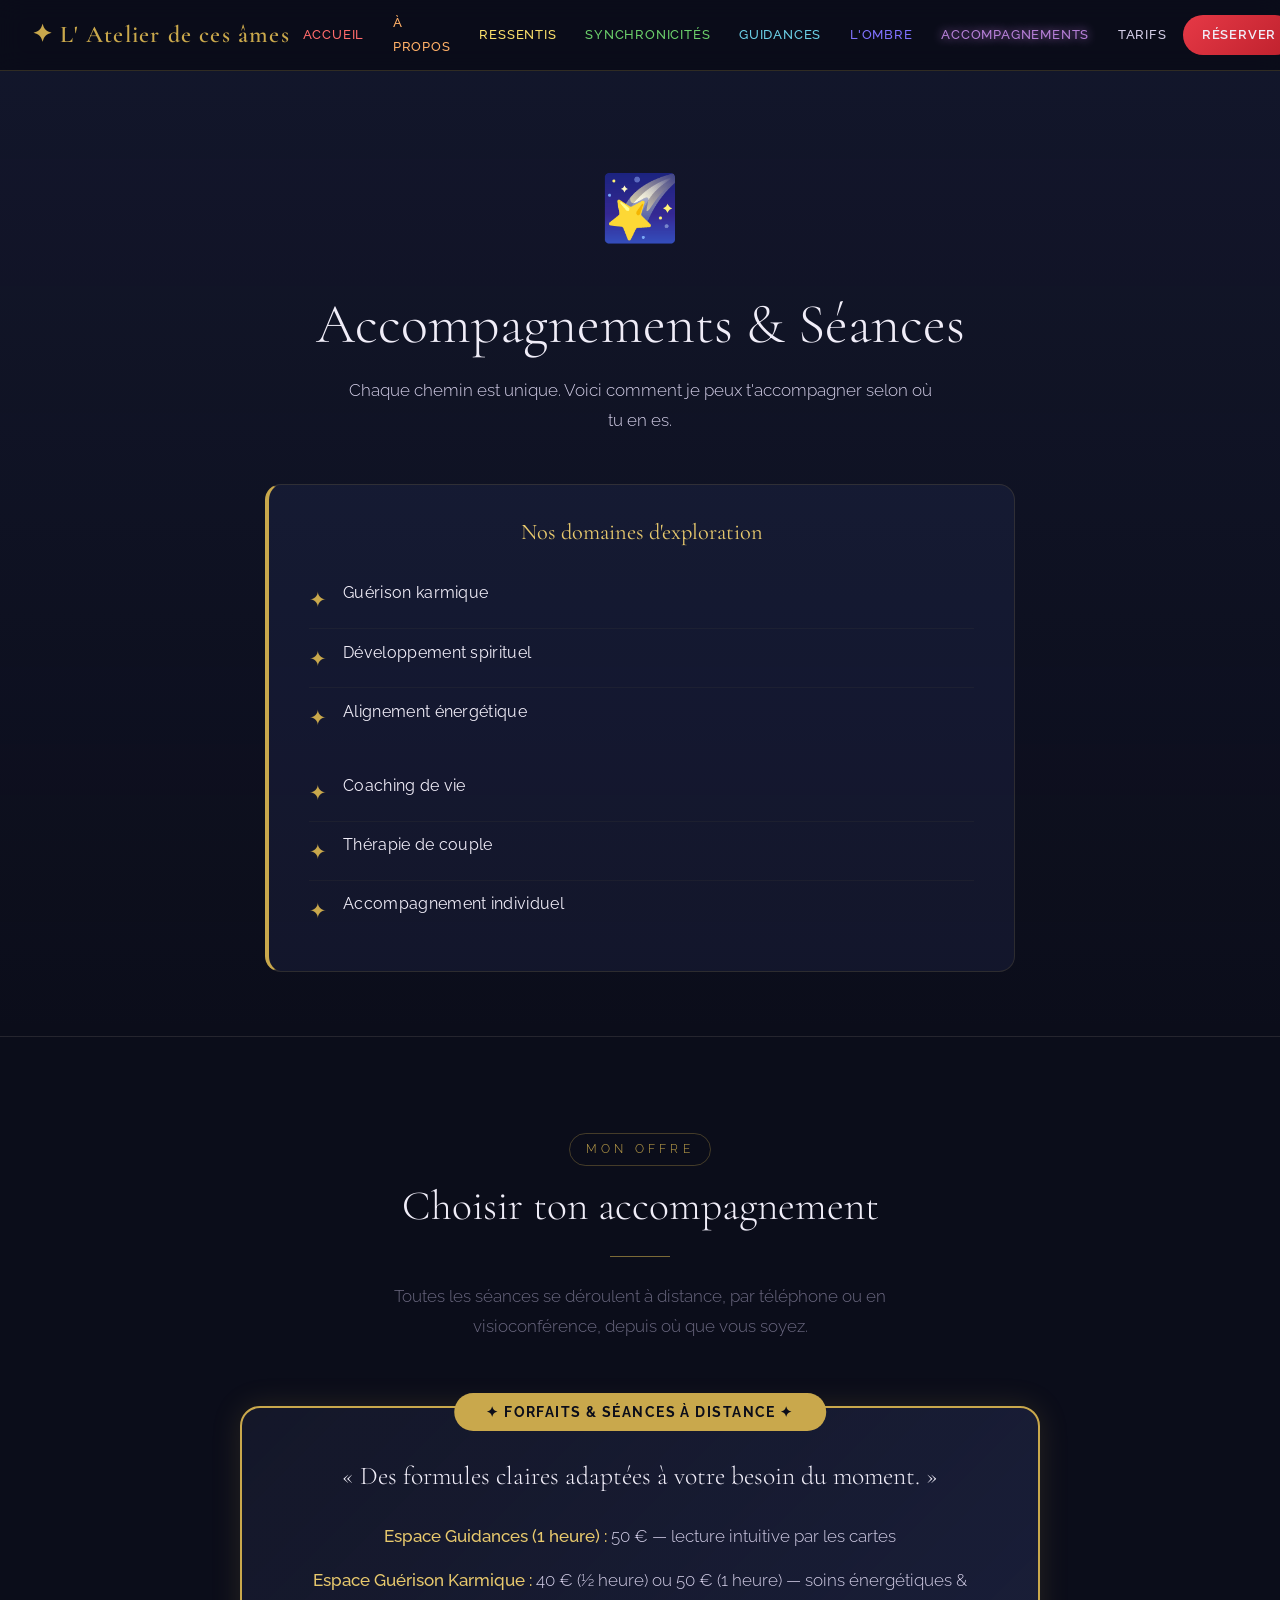
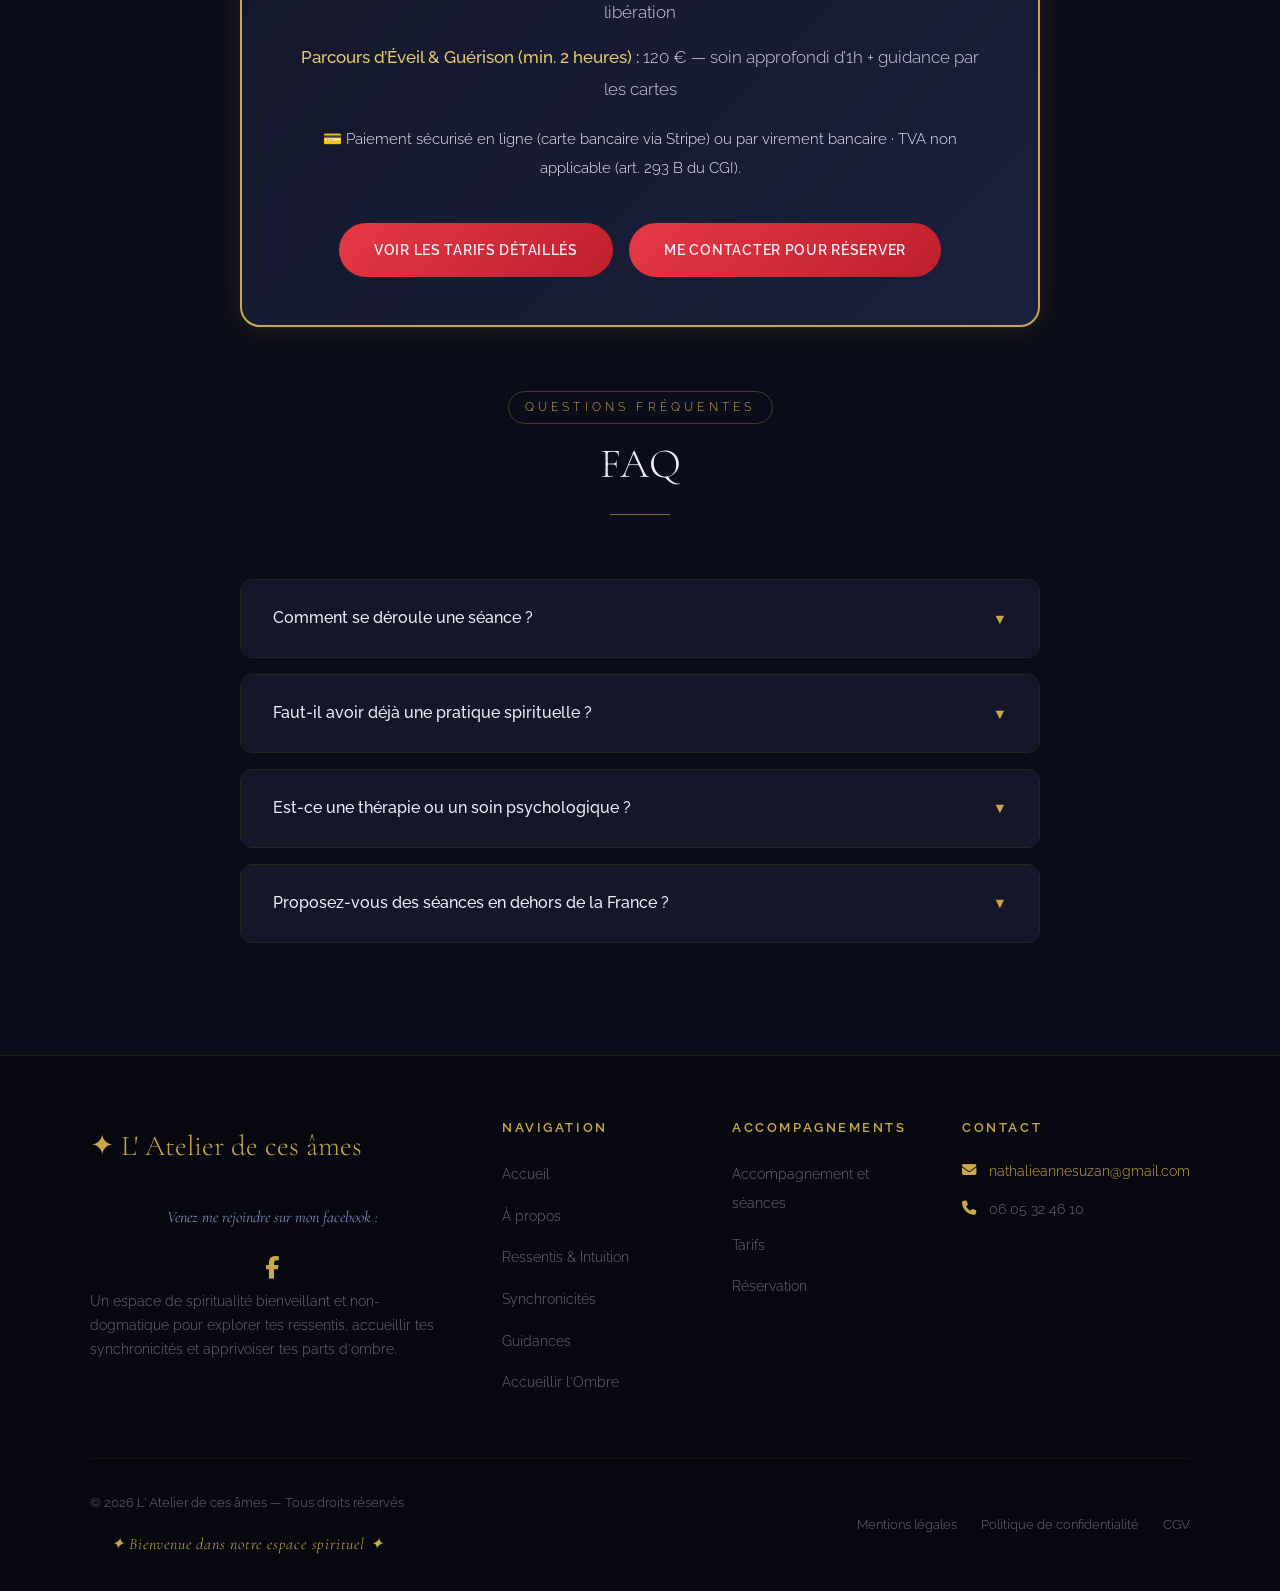
==== commit 045e4fd1: "Mise a jour mentions legales, Stripe et module visio-rdv" ====
--- a/accompagnements.html
+++ b/accompagnements.html
@@ -223,7 +223,7 @@
           <p style="margin-bottom:0.8rem;"><strong style="color:var(--or-clair); font-weight:500;">Espace Guidances (1 heure) :</strong> 50 € — lecture intuitive par les cartes</p>
           <p style="margin-bottom:0.8rem;"><strong style="color:var(--or-clair); font-weight:500;">Espace Guérison Karmique :</strong> 40 € (½ heure) ou 50 € (1 heure) — soins énergétiques &amp; libération</p>
           <p style="margin-bottom:1.2rem;"><strong style="color:var(--or-clair); font-weight:500;">Parcours d’Éveil &amp; Guérison (min. 2 heures) :</strong> 120 € — soin approfondi d’1h + guidance par les cartes</p>
-          <p style="font-size:0.95rem; color:var(--texte-clair);">💳 Paiement sécurisé par virement bancaire · TVA non applicable (art. 293 B du CGI).</p>
+          <p style="font-size:0.95rem; color:var(--texte-clair);">💳 Paiement sécurisé en ligne (carte bancaire via Stripe) ou par virement bancaire · TVA non applicable (art. 293 B du CGI).</p>
         </div>
         <div style="margin-top:2.5rem; text-align:center; display:flex; gap:1rem; justify-content:center; flex-wrap:wrap;">
           <a href="tarifs.html" class="btn-primary">Voir les tarifs détaillés</a>
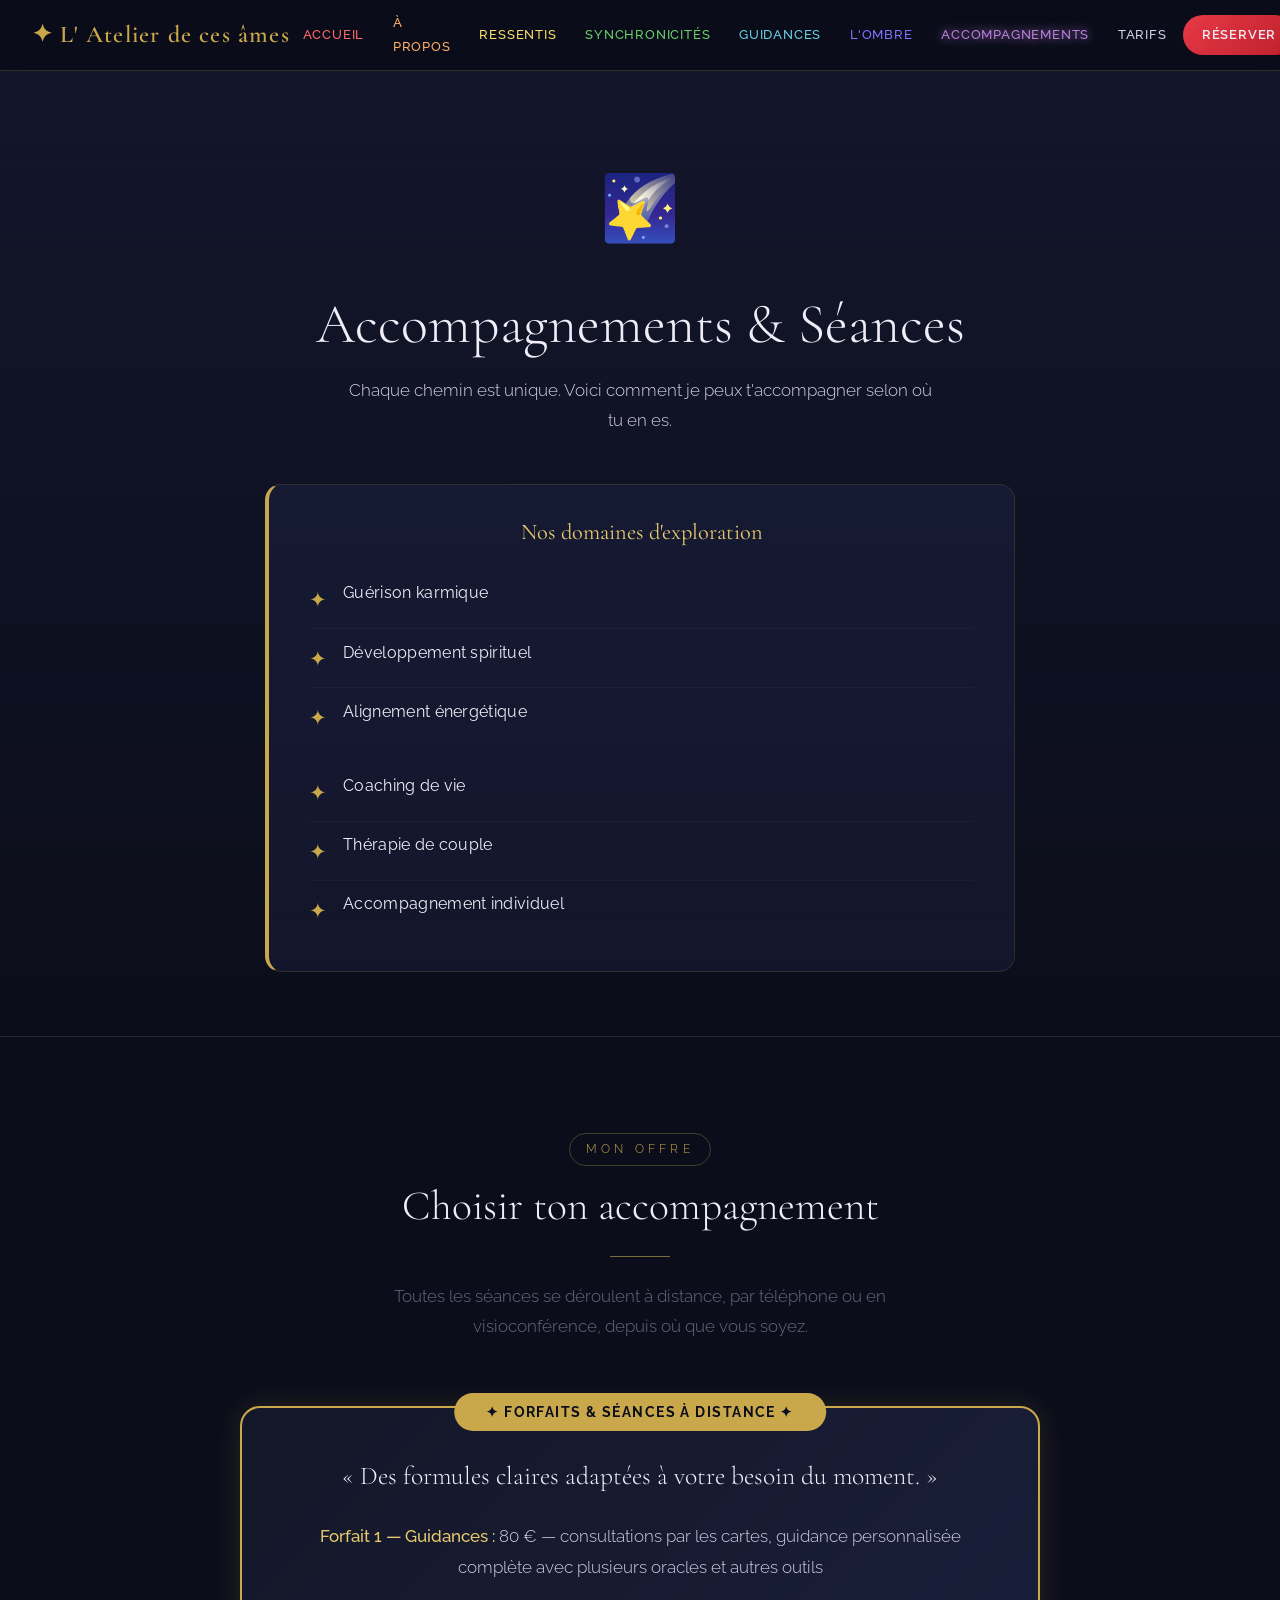
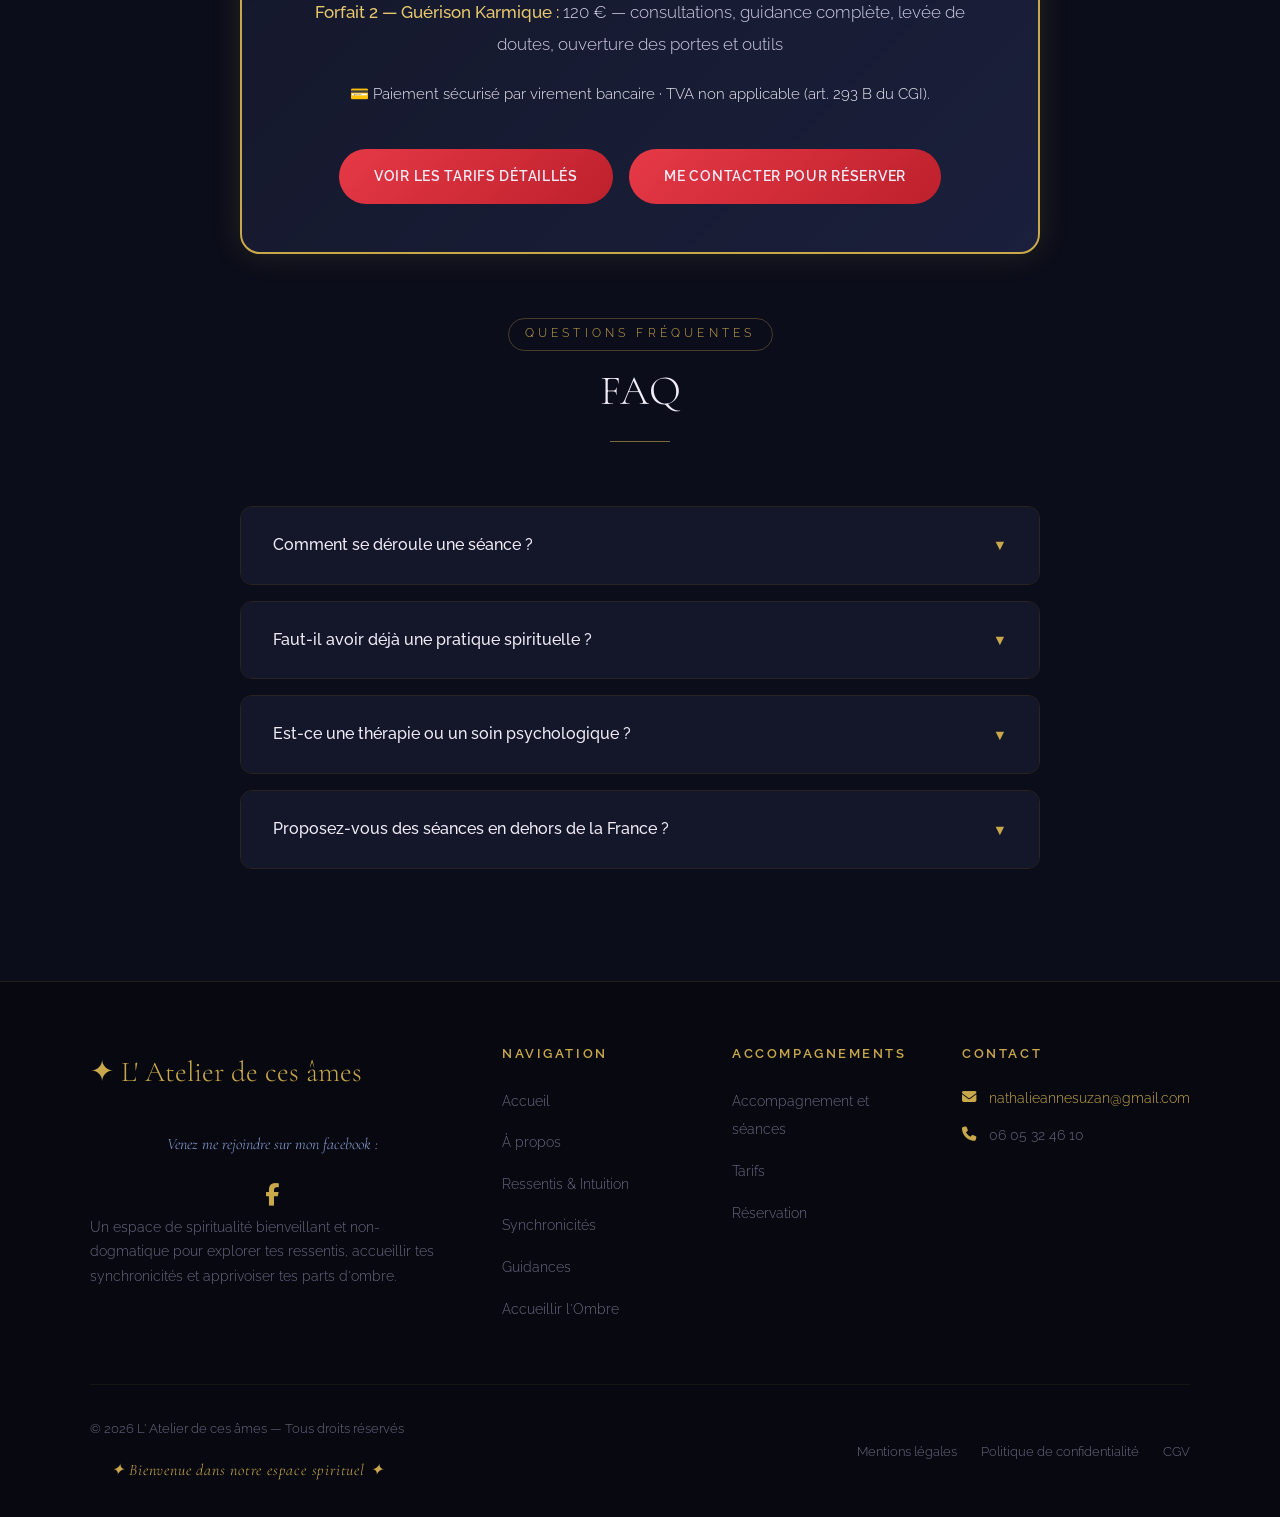
==== commit 2d2263cd: "Suppression visio-rdv, tarifs 80/120 et ajout .cpanel.yml" ====
--- a/accompagnements.html
+++ b/accompagnements.html
@@ -220,10 +220,9 @@
           « Des formules claires adaptées à votre besoin du moment. »
         </div>
         <div style="color:var(--texte); font-size:1.05rem; line-height:1.9; text-align:center;">
-          <p style="margin-bottom:0.8rem;"><strong style="color:var(--or-clair); font-weight:500;">Espace Guidances (1 heure) :</strong> 50 € — lecture intuitive par les cartes</p>
-          <p style="margin-bottom:0.8rem;"><strong style="color:var(--or-clair); font-weight:500;">Espace Guérison Karmique :</strong> 40 € (½ heure) ou 50 € (1 heure) — soins énergétiques &amp; libération</p>
-          <p style="margin-bottom:1.2rem;"><strong style="color:var(--or-clair); font-weight:500;">Parcours d’Éveil &amp; Guérison (min. 2 heures) :</strong> 120 € — soin approfondi d’1h + guidance par les cartes</p>
-          <p style="font-size:0.95rem; color:var(--texte-clair);">💳 Paiement sécurisé en ligne (carte bancaire via Stripe) ou par virement bancaire · TVA non applicable (art. 293 B du CGI).</p>
+          <p style="margin-bottom:0.8rem;"><strong style="color:var(--or-clair); font-weight:500;">Forfait 1 — Guidances :</strong> 80 € — consultations par les cartes, guidance personnalisée complète avec plusieurs oracles et autres outils</p>
+          <p style="margin-bottom:1.2rem;"><strong style="color:var(--or-clair); font-weight:500;">Forfait 2 — Guérison Karmique :</strong> 120 € — consultations, guidance complète, levée de doutes, ouverture des portes et outils</p>
+          <p style="font-size:0.95rem; color:var(--texte-clair);">💳 Paiement sécurisé par virement bancaire · TVA non applicable (art. 293 B du CGI).</p>
         </div>
         <div style="margin-top:2.5rem; text-align:center; display:flex; gap:1rem; justify-content:center; flex-wrap:wrap;">
           <a href="tarifs.html" class="btn-primary">Voir les tarifs détaillés</a>
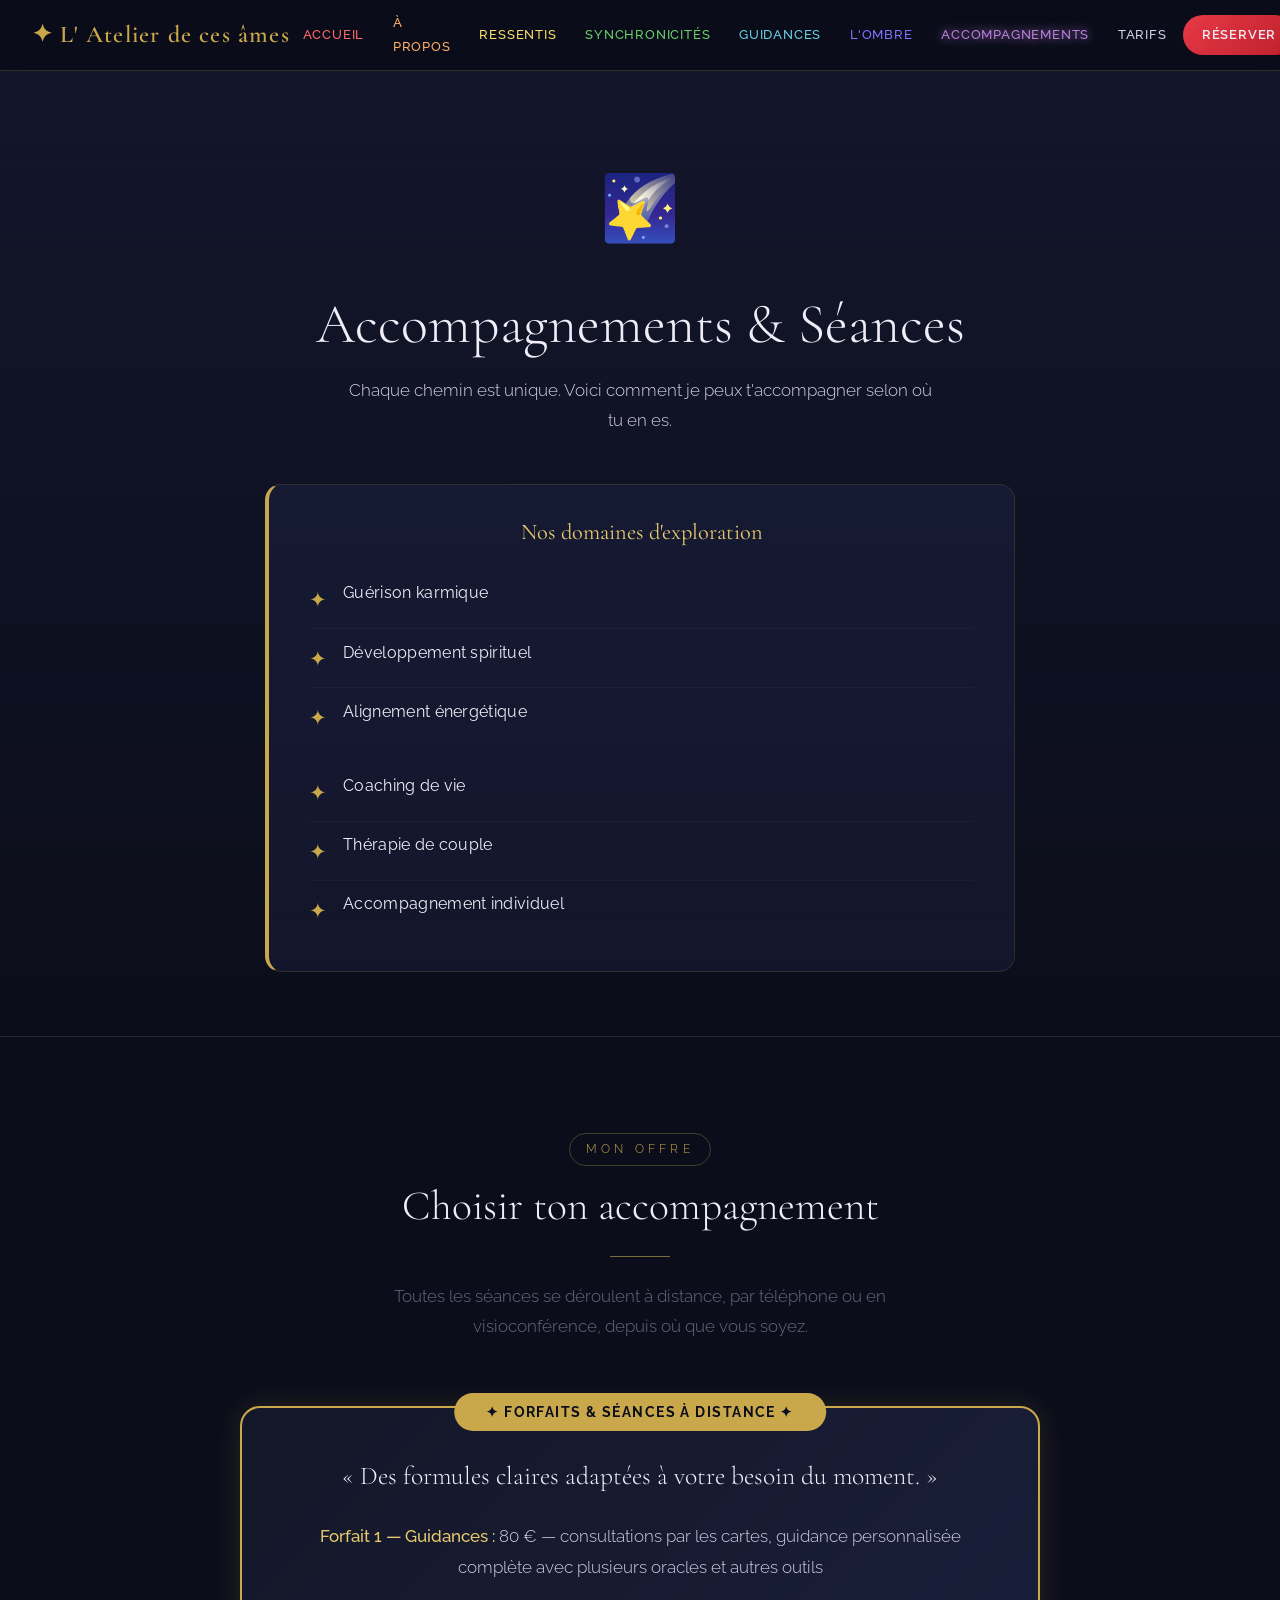
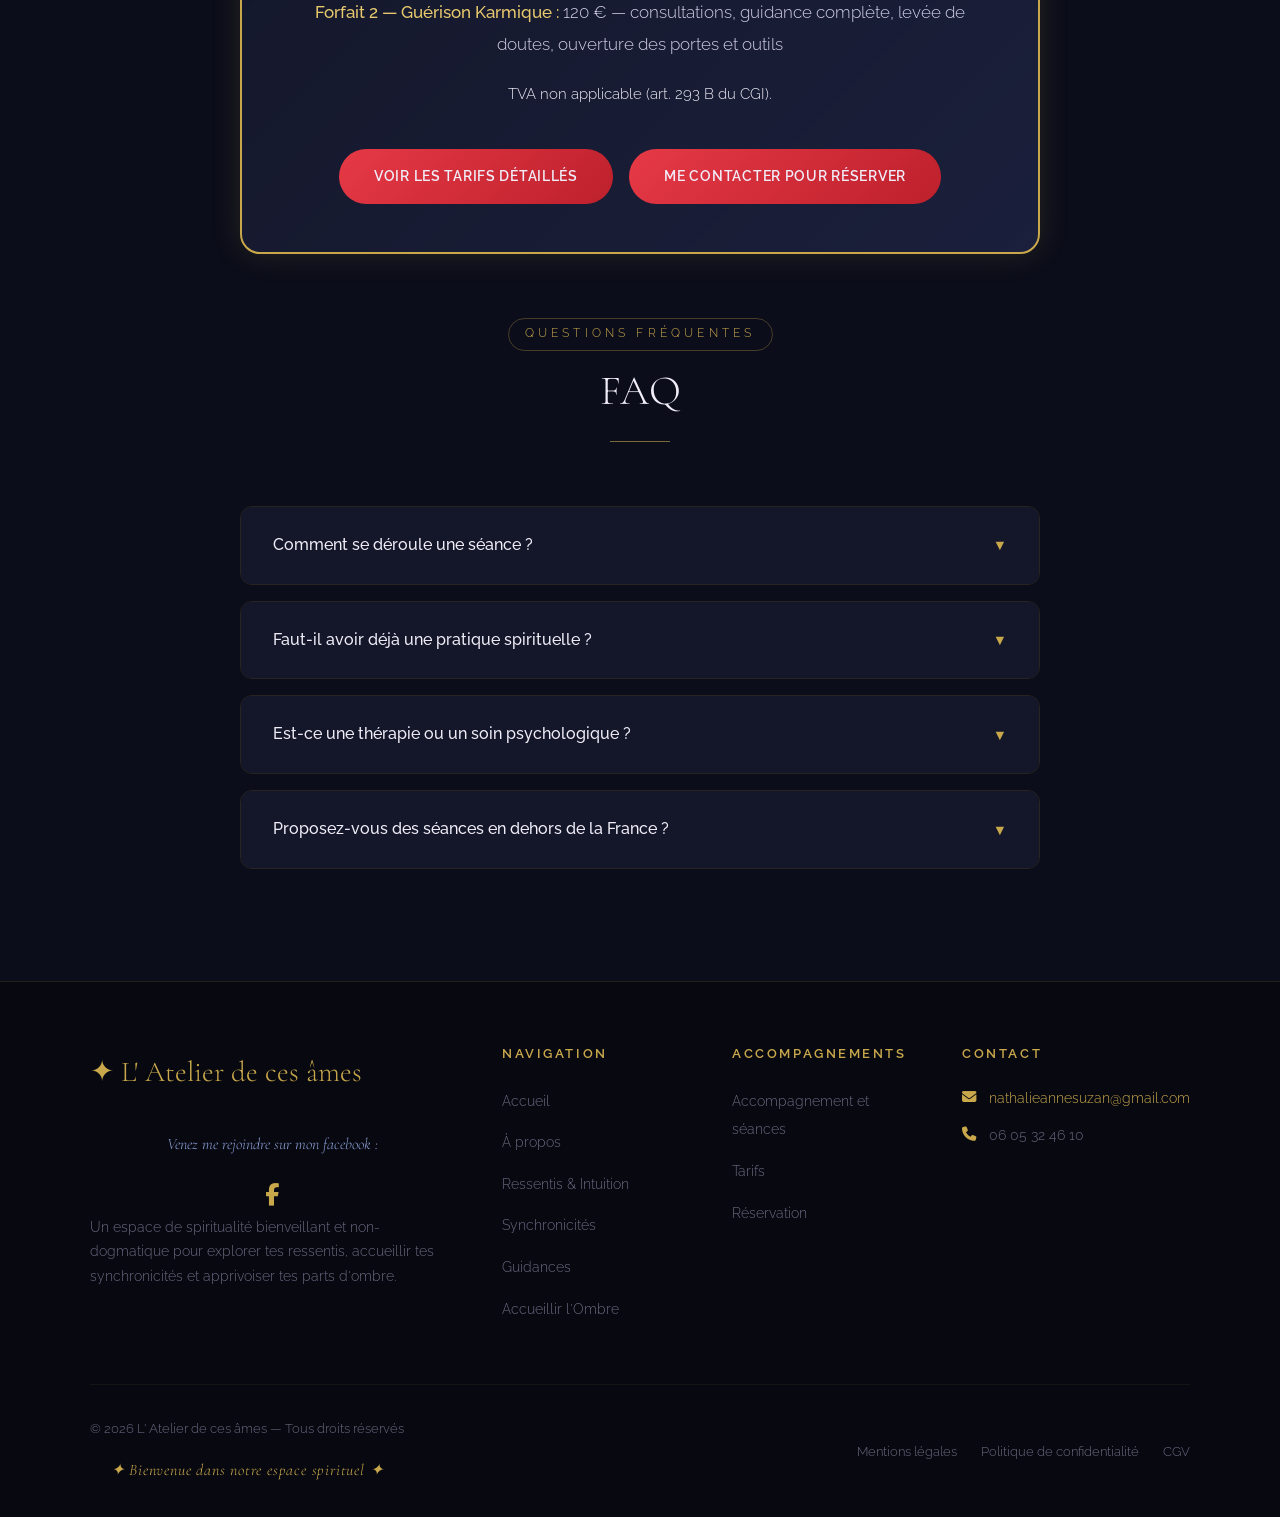
==== commit 4534a3c7: "Mise à jour de la suppression de paiement securise" ====
--- a/accompagnements.html
+++ b/accompagnements.html
@@ -222,7 +222,7 @@
         <div style="color:var(--texte); font-size:1.05rem; line-height:1.9; text-align:center;">
           <p style="margin-bottom:0.8rem;"><strong style="color:var(--or-clair); font-weight:500;">Forfait 1 — Guidances :</strong> 80 € — consultations par les cartes, guidance personnalisée complète avec plusieurs oracles et autres outils</p>
           <p style="margin-bottom:1.2rem;"><strong style="color:var(--or-clair); font-weight:500;">Forfait 2 — Guérison Karmique :</strong> 120 € — consultations, guidance complète, levée de doutes, ouverture des portes et outils</p>
-          <p style="font-size:0.95rem; color:var(--texte-clair);">💳 Paiement sécurisé par virement bancaire · TVA non applicable (art. 293 B du CGI).</p>
+          <p style="font-size:0.95rem; color:var(--texte-clair);">TVA non applicable (art. 293 B du CGI).</p>
         </div>
         <div style="margin-top:2.5rem; text-align:center; display:flex; gap:1rem; justify-content:center; flex-wrap:wrap;">
           <a href="tarifs.html" class="btn-primary">Voir les tarifs détaillés</a>
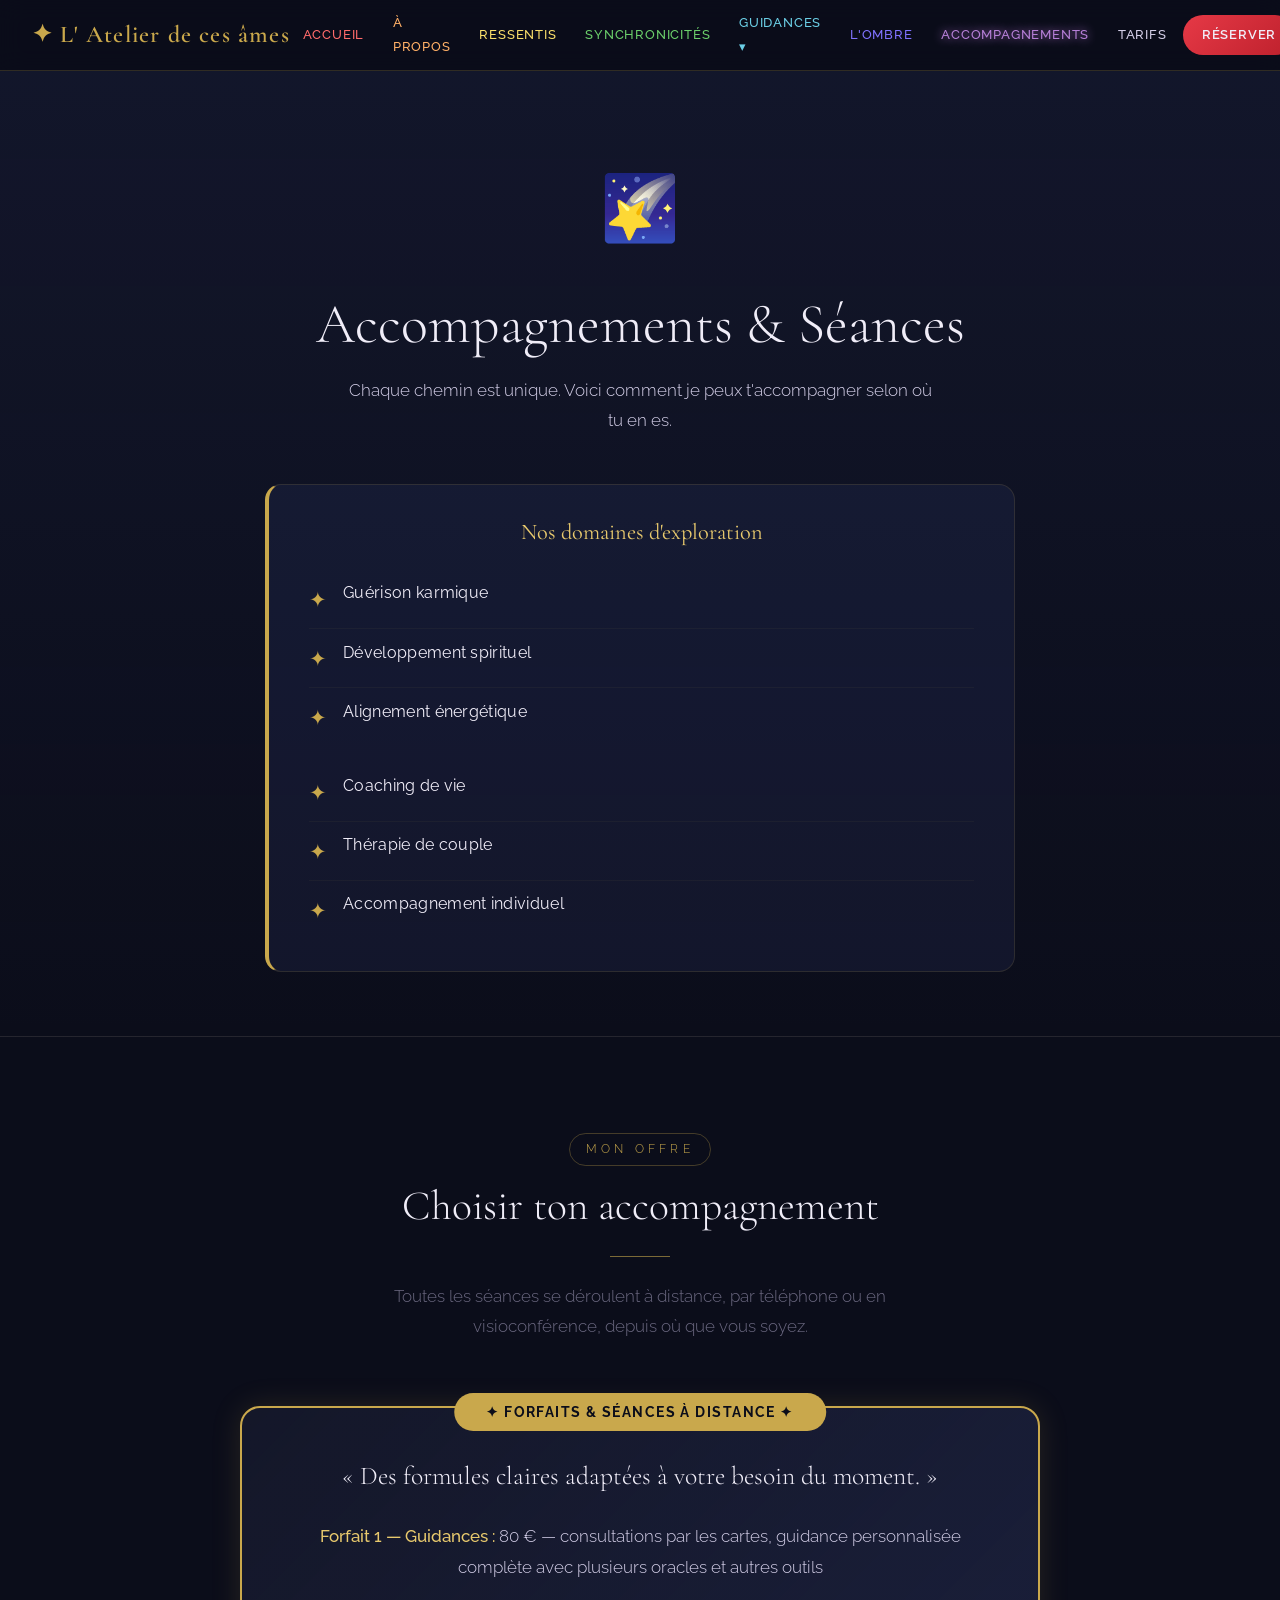
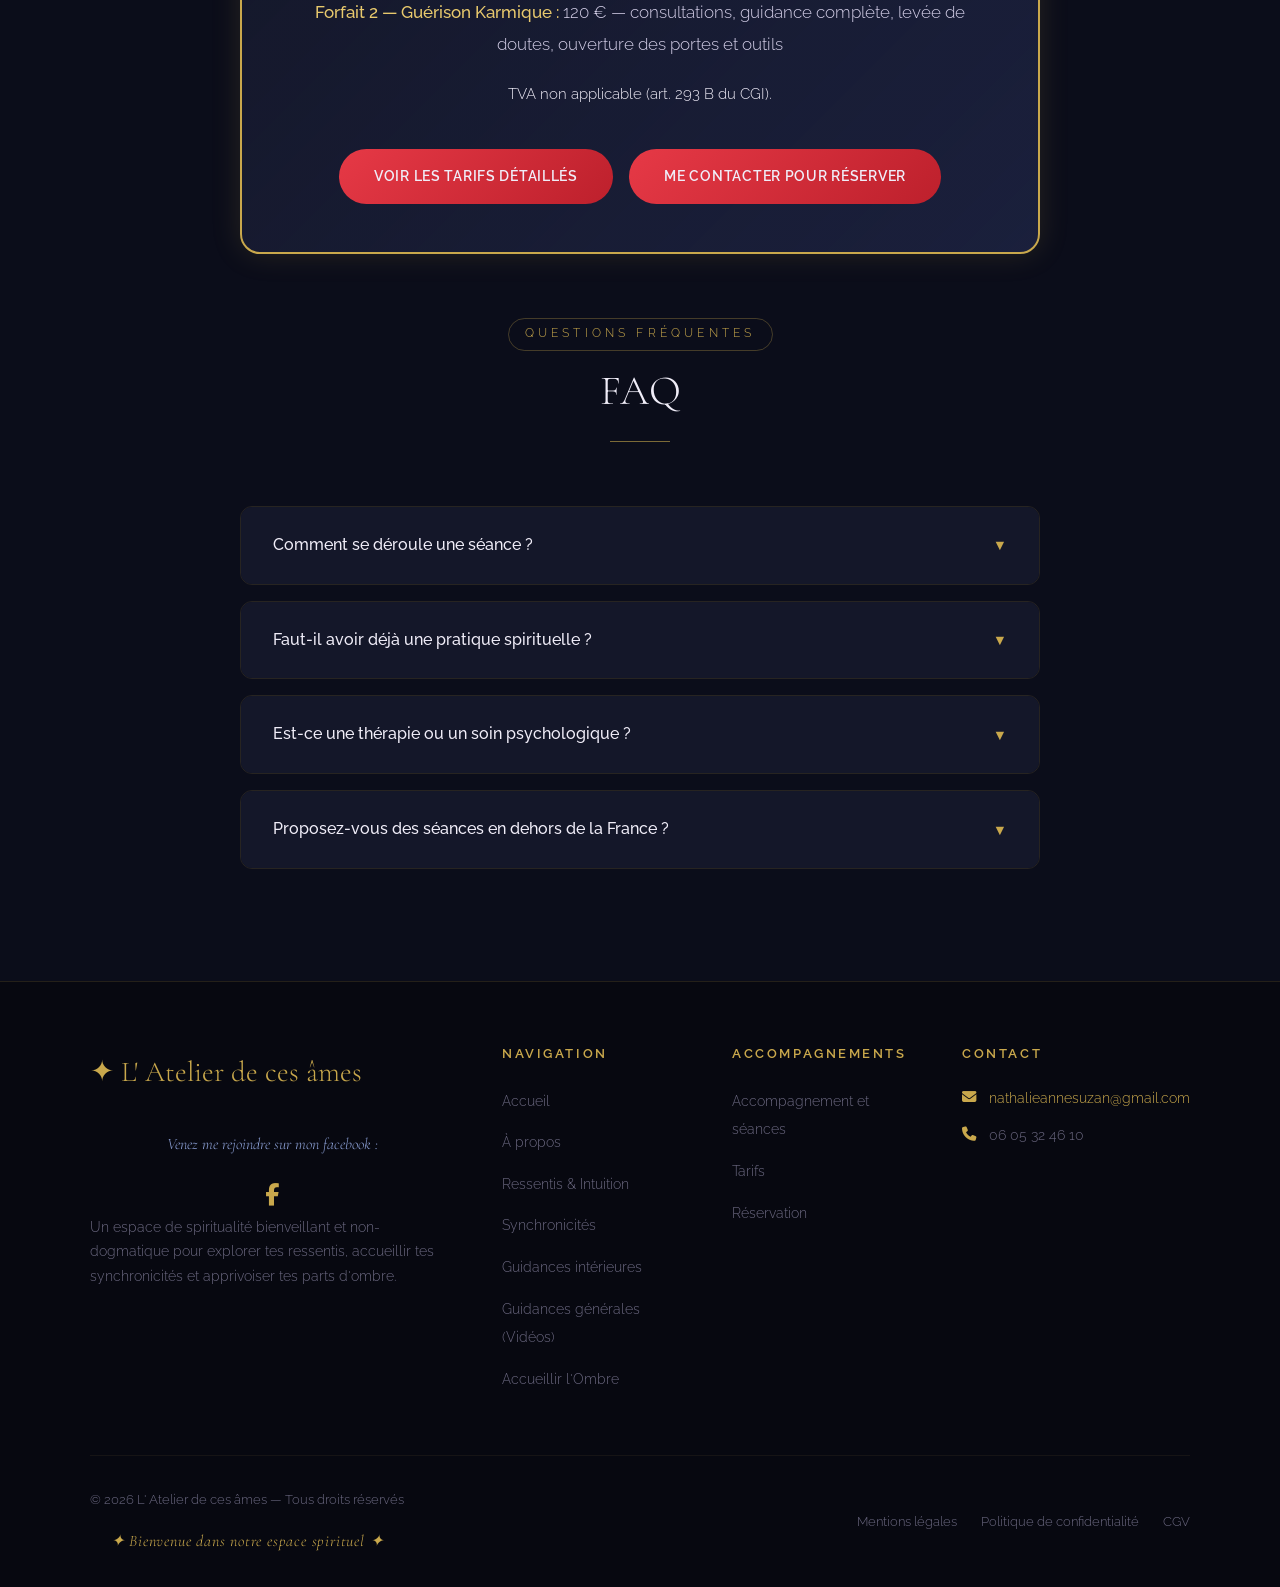
==== commit a92b8029: "mise a jour des nouveaux fichiers" ====
--- a/accompagnements.html
+++ b/accompagnements.html
@@ -172,7 +172,13 @@
       <li><a href="apropos.html">À propos</a></li>
       <li><a href="ressentis.html">Ressentis</a></li>
       <li><a href="synchronicites.html">Synchronicités</a></li>
-      <li><a href="guidances.html">Guidances</a></li>
+      <li class="nav-dropdown">
+        <a href="guidances.html" class="nav-dropdown-toggle">Guidances <span class="dropdown-arrow" aria-hidden="true">▾</span></a>
+        <ul class="nav-dropdown-menu">
+          <li><a href="guidances.html">Guidances intérieures</a></li>
+          <li><a href="guidances-generales.html">Guidances générales (Vidéos)</a></li>
+        </ul>
+      </li>
       <li><a href="ombre.html">L'Ombre</a></li>
       <li><a href="accompagnements.html" class="active">Accompagnements</a></li>
       <li><a href="tarifs.html">Tarifs</a></li>
@@ -306,7 +312,8 @@
         <li><a href="apropos.html">À propos</a></li>
         <li><a href="ressentis.html">Ressentis & Intuition</a></li>
         <li><a href="synchronicites.html">Synchronicités</a></li>
-        <li><a href="guidances.html">Guidances</a></li>
+        <li><a href="guidances.html">Guidances intérieures</a></li>
+        <li><a href="guidances-generales.html">Guidances générales (Vidéos)</a></li>
         <li><a href="ombre.html">Accueillir l'Ombre</a></li>
       </ul>
     </div>
--- a/style.css
+++ b/style.css
@@ -100,6 +100,41 @@
 .nav-cta:hover{transform:translateY(-2px)!important;box-shadow:0 5px 15px rgba(230,57,70,0.3);}
 .hamburger{display:none;flex-direction:column;justify-content:center;align-items:center;gap:5px;cursor:pointer;background:none;border:none;padding:10px;min-width:44px;min-height:44px;}
 .hamburger span{width:25px;height:2px;background:var(--or);border-radius:2px;transition:0.3s;}
+
+/* --- Sous-menu Guidances --- */
+nav .nav-links .nav-dropdown { position: relative; }
+nav .nav-links .nav-dropdown-menu {
+  display: none;
+  position: absolute;
+  top: 100%;
+  left: 0;
+  min-width: 245px;
+  list-style: none;
+  background: rgba(11, 13, 26, 0.98);
+  border: 1px solid rgba(201, 168, 76, 0.3);
+  border-radius: 10px;
+  padding: 0.5rem;
+  box-shadow: 0 12px 30px rgba(0, 0, 0, 0.55);
+  z-index: 1200;
+}
+nav .nav-links .nav-dropdown:hover > .nav-dropdown-menu,
+nav .nav-links .nav-dropdown:focus-within > .nav-dropdown-menu {
+  display: block;
+}
+nav .nav-links .nav-dropdown-menu li { width: 100%; }
+nav .nav-links .nav-dropdown .nav-dropdown-menu a {
+  --chakra-color: var(--texte);
+  --chakra-bg: rgba(107, 207, 230, 0.12);
+  color: var(--texte);
+  padding: 0.6rem 0.9rem;
+  font-size: 0.78rem;
+  white-space: nowrap;
+}
+nav .nav-links .nav-dropdown .nav-dropdown-menu a:hover,
+nav .nav-links .nav-dropdown .nav-dropdown-menu a.active {
+  color: #6bcfe6;
+  background: rgba(107, 207, 230, 0.12);
+}
 
 /* --- Pages & Animations --- */
 .page-section{display:none;padding-top:70px;min-height:100vh;animation:fadeIn 0.5s ease;}
@@ -326,6 +361,19 @@
   .hamburger{display:flex;}
   .nav-links{display:none;position:fixed;top:70px;left:0;right:0;background:rgba(11,13,26,0.98);flex-direction:column;padding:2rem;gap:0.5rem;border-bottom:1px solid rgba(201,168,76,0.2);}
   .nav-links.open{display:flex;}
+  nav .nav-links .nav-dropdown { width: 100%; }
+  nav .nav-links .nav-dropdown-menu {
+    display: block;
+    position: static;
+    min-width: 0;
+    background: transparent;
+    border: none;
+    border-left: 2px solid rgba(107, 207, 230, 0.35);
+    border-radius: 0;
+    box-shadow: none;
+    padding: 0.25rem 0 0.25rem 1rem;
+    margin: 0.25rem 0 0.5rem 0.6rem;
+  }
 }
 
 @media(max-width:768px){
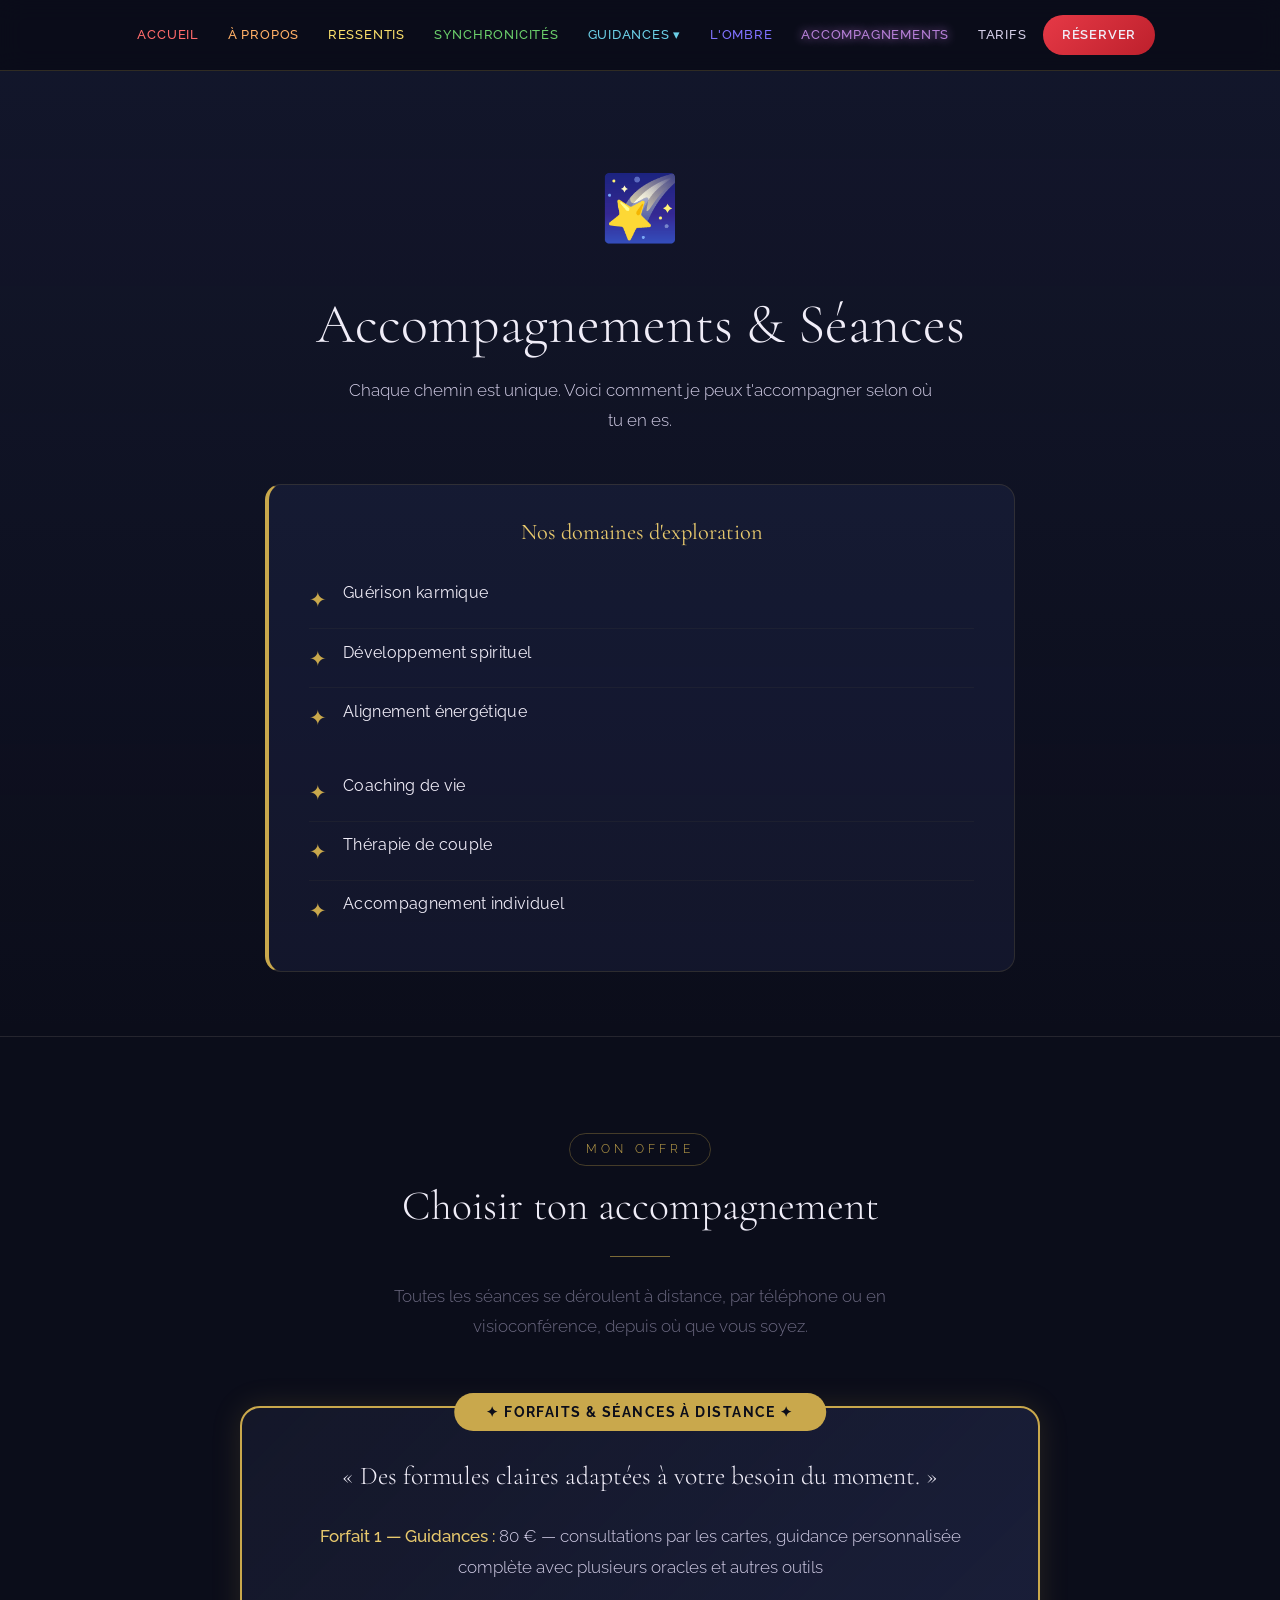
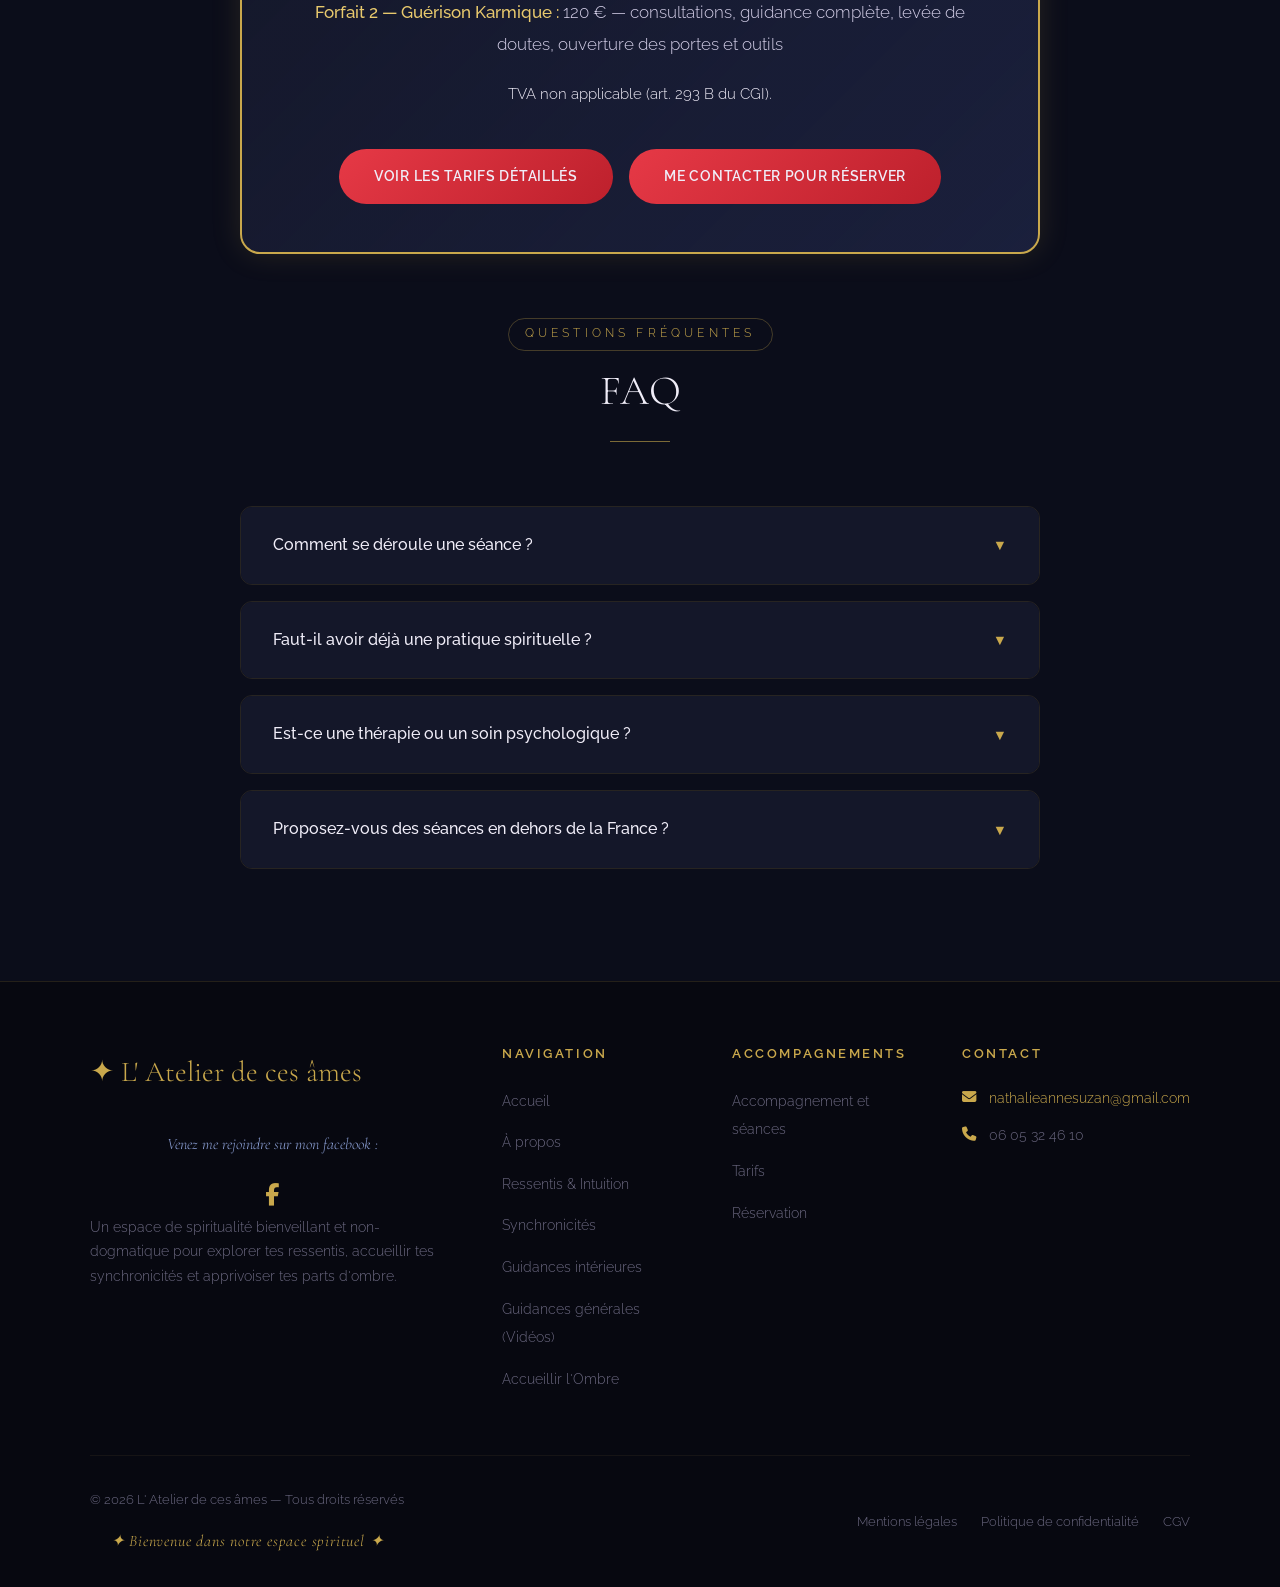
==== commit a4f4ee22: "mise a jours barre de nav et footer" ====
--- a/accompagnements.html
+++ b/accompagnements.html
@@ -163,7 +163,6 @@
 
 <nav>
   <div class="nav-inner">
-    <a href="index.html" class="nav-logo">✦ L' Atelier de ces âmes</a>
     <button class="hamburger" id="hamburger" onclick="document.getElementById('navLinks').classList.toggle('open')" aria-label="Menu">
       <span></span><span></span><span></span>
     </button>
@@ -175,7 +174,6 @@
       <li class="nav-dropdown">
         <a href="guidances.html" class="nav-dropdown-toggle">Guidances <span class="dropdown-arrow" aria-hidden="true">▾</span></a>
         <ul class="nav-dropdown-menu">
-          <li><a href="guidances.html">Guidances intérieures</a></li>
           <li><a href="guidances-generales.html">Guidances générales (Vidéos)</a></li>
         </ul>
       </li>
--- a/style.css
+++ b/style.css
@@ -83,7 +83,7 @@
 
 /* --- Navigation --- */
 nav{position:fixed;top:0;left:0;width:100%;z-index:1000;background:rgba(11,13,26,0.92);backdrop-filter:blur(12px);border-bottom:1px solid rgba(201,168,76,0.2);padding:0 2rem;}
-.nav-inner{max-width:1300px;margin:0 auto;display:flex;align-items:center;justify-content:space-between;height:70px;}
+.nav-inner{max-width:1300px;margin:0 auto;display:flex;align-items:center;justify-content:center!important;height:70px;}
 .nav-logo{font-family:'Cormorant Garamond',serif;font-size:clamp(1.05rem,4vw,1.5rem);font-weight:600;color:var(--or);letter-spacing:0.05em;text-decoration:none;white-space:nowrap;}
 .nav-links{display:flex;list-style:none;gap:0.2rem;align-items:center;}
 .nav-links li:nth-child(1) a { --chakra-color: #ff6b6b; --chakra-bg: rgba(255, 107, 107, 0.15); } /* 1. Racine (Rouge) */
@@ -273,6 +273,10 @@
 .footer-info a { color: #c9a84c; text-decoration: none; }
 .footer-bottom{max-width:1100px;margin:0 auto;padding-top:2rem;border-top:1px solid rgba(201,168,76,0.08);display:flex;justify-content:space-between;align-items:center;flex-wrap:wrap;gap:1rem;}
 .footer-bottom p{color:var(--gris-doux);font-size:0.8rem;}
+.footer-credit{display:inline-flex;align-items:center;justify-content:center;gap:0.7rem;color:var(--gris-doux);font-size:0.8rem;opacity:0.78;}
+.footer-credit a{display:inline-flex;line-height:0;}
+.footer-credit img{width:44px;height:44px;border-radius:8px;object-fit:cover;border:1px solid rgba(201,168,76,0.25);box-shadow:0 2px 8px rgba(0,0,0,0.35);transition:border-color 0.3s ease,transform 0.3s ease;}
+.footer-credit a:hover img{border-color:rgba(201,168,76,0.55);transform:translateY(-1px);}
 .footer-legal{display:flex;gap:1.5rem;}
 .footer-legal a{color:var(--gris-doux);text-decoration:none;font-size:0.8rem;transition:color 0.3s;}
 .footer-legal a:hover{color:var(--or);}
@@ -358,6 +362,7 @@
    on bascule donc directement sur le menu hamburger, comme sur mobile,
    ce qui évite le retour à la ligne des onglets et la troncature du titre. */
 @media(max-width:1024px){
+  .nav-inner{justify-content:flex-end!important;}
   .hamburger{display:flex;}
   .nav-links{display:none;position:fixed;top:70px;left:0;right:0;background:rgba(11,13,26,0.98);flex-direction:column;padding:2rem;gap:0.5rem;border-bottom:1px solid rgba(201,168,76,0.2);}
   .nav-links.open{display:flex;}
